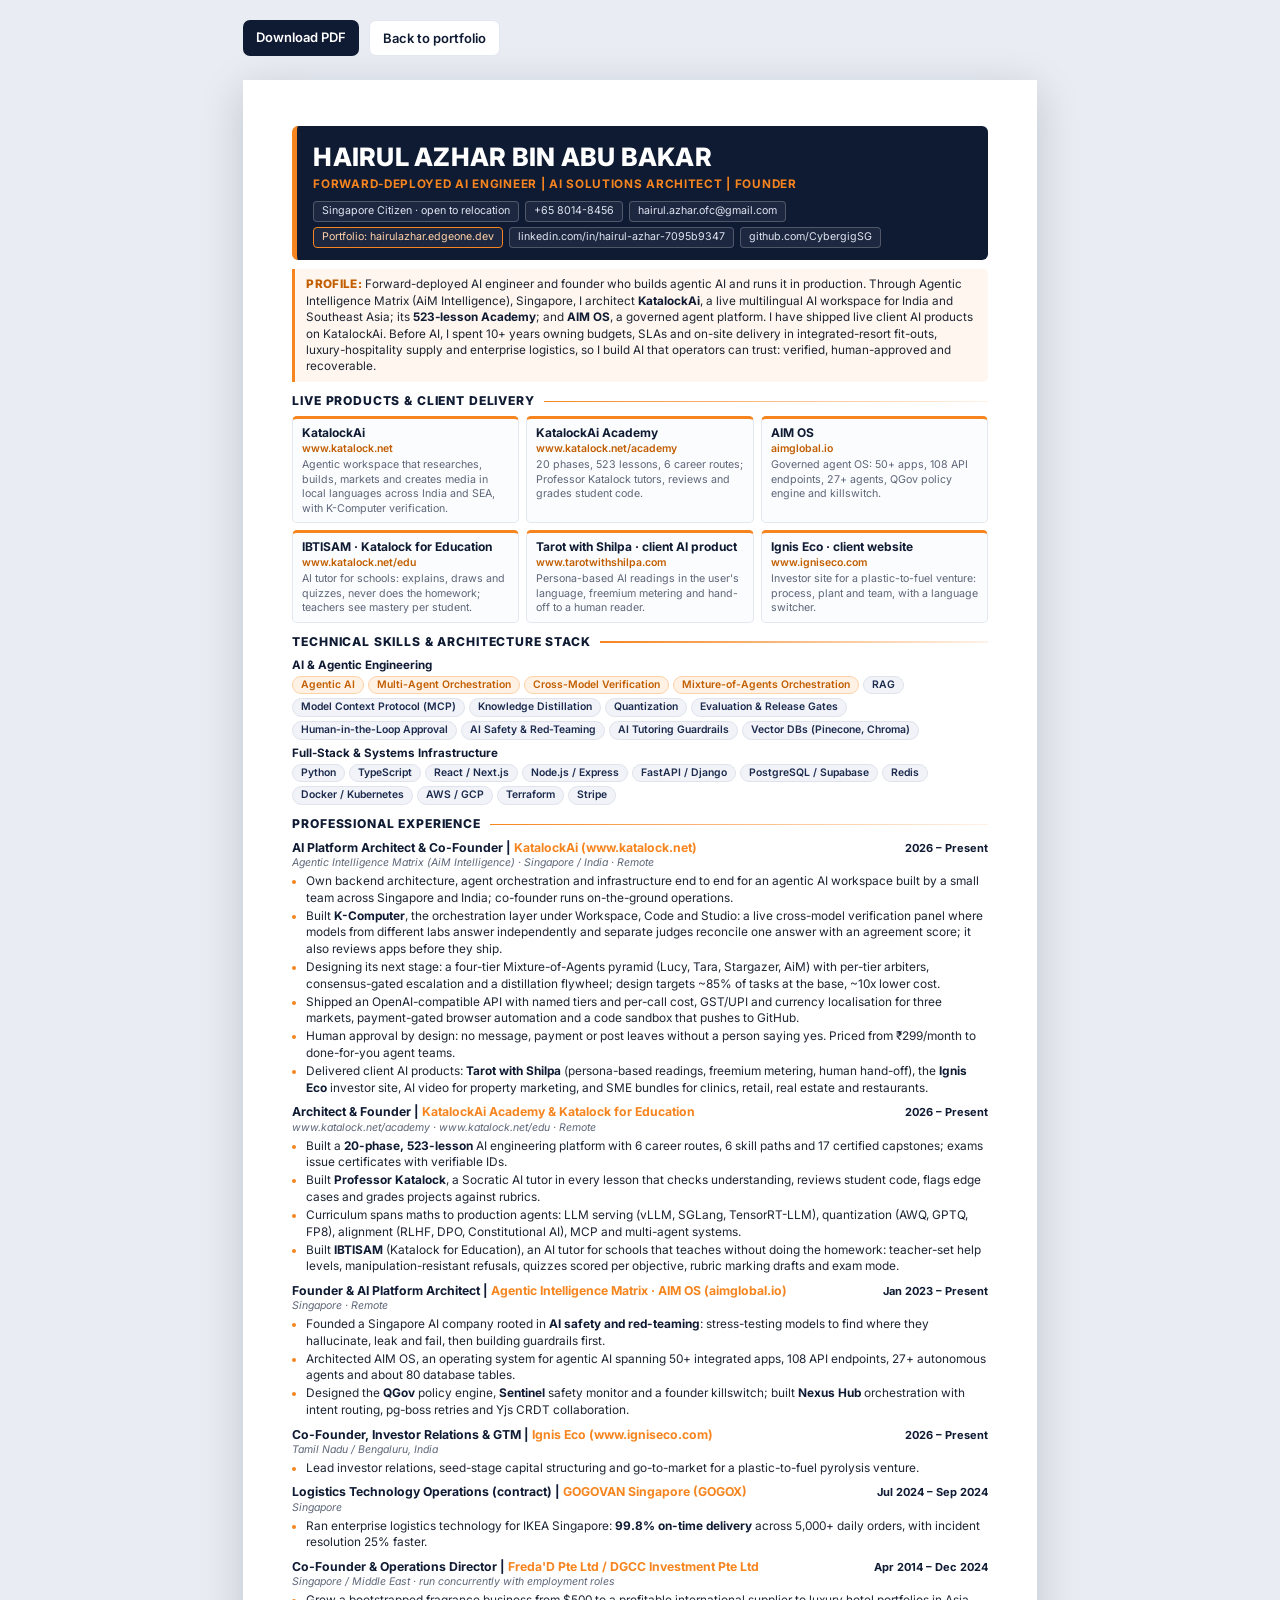
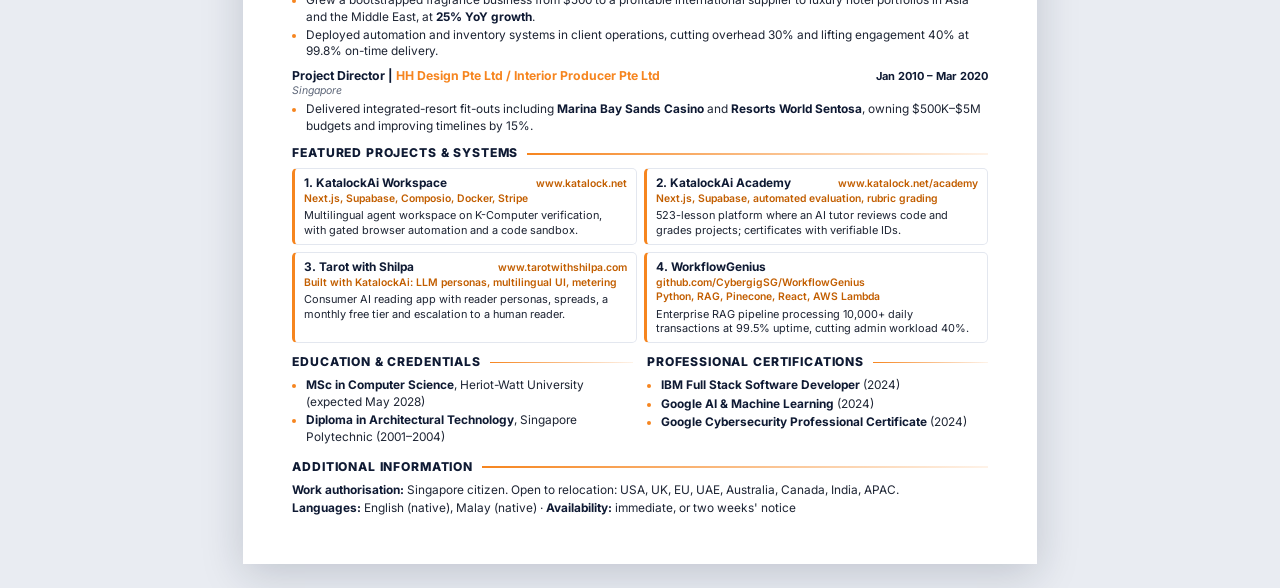
==== resume.html @ 96b37143 "Add K-Computer section; résumé describes K-Computer accurately - New section 05 'K-Computer: why I b" ====
<!DOCTYPE html>
<html lang="en">
<head>
<meta charset="utf-8">
<meta name="viewport" content="width=device-width, initial-scale=1">
<title>Hairul Azhar | Résumé</title>
<link rel="icon" href="assets/img/favicon.svg" type="image/svg+xml">
<link rel="stylesheet" href="resume.css">
</head>
<body>
<div class="toolbar">
  <a href="assets/Hairul_Azhar_Resume.pdf" download>Download PDF</a>
  <a class="alt" href="index.html">Back to portfolio</a>
</div>
<main class="page">

<header>
  <h1>HAIRUL AZHAR BIN ABU BAKAR</h1>
  <div class="title">Forward-Deployed AI Engineer | AI Solutions Architect | Founder</div>
  <div class="contact">
    <span>Singapore Citizen &middot; open to relocation</span>
    <a href="tel:+6580148456">+65 8014-8456</a>
    <a href="mailto:hairul.azhar.ofc@gmail.com">hairul.azhar.ofc@gmail.com</a>
    <a class="hl" href="https://hairulazhar.edgeone.dev">Portfolio: hairulazhar.edgeone.dev</a>
    <a href="https://www.linkedin.com/in/hairul-azhar-7095b9347">linkedin.com/in/hairul-azhar-7095b9347</a>
    <a href="https://github.com/CybergigSG">github.com/CybergigSG</a>
  </div>
</header>

<p class="summary"><span class="lab">PROFILE:</span> Forward-deployed AI engineer and founder who builds agentic AI and runs it in production. Through Agentic Intelligence Matrix (AiM Intelligence), Singapore, I architect <b>KatalockAi</b>, a live multilingual AI workspace for India and Southeast Asia; its <b>523-lesson Academy</b>; and <b>AIM OS</b>, a governed agent platform. I have shipped live client AI products on KatalockAi. Before AI, I spent 10+ years owning budgets, SLAs and on-site delivery in integrated-resort fit-outs, luxury-hospitality supply and enterprise logistics, so I build AI that operators can trust: verified, human-approved and recoverable.</p>

<h2>Live Products &amp; Client Delivery</h2>
<div class="cards">
  <div class="cardx"><h3>KatalockAi</h3><div class="u">www.katalock.net</div><p>Agentic workspace that researches, builds, markets and creates media in local languages across India and SEA, with K-Computer verification.</p></div>
  <div class="cardx"><h3>KatalockAi Academy</h3><div class="u">www.katalock.net/academy</div><p>20 phases, 523 lessons, 6 career routes; Professor Katalock tutors, reviews and grades student code.</p></div>
  <div class="cardx"><h3>AIM OS</h3><div class="u">aimglobal.io</div><p>Governed agent OS: 50+ apps, 108 API endpoints, 27+ agents, QGov policy engine and killswitch.</p></div>
</div>
<div class="cards" style="margin-top:7px">
  <div class="cardx"><h3>IBTISAM &middot; Katalock for Education</h3><div class="u">www.katalock.net/edu</div><p>AI tutor for schools: explains, draws and quizzes, never does the homework; teachers see mastery per student.</p></div>
  <div class="cardx"><h3>Tarot with Shilpa &middot; client AI product</h3><div class="u">www.tarotwithshilpa.com</div><p>Persona-based AI readings in the user's language, freemium metering and hand-off to a human reader.</p></div>
  <div class="cardx"><h3>Ignis Eco &middot; client website</h3><div class="u">www.igniseco.com</div><p>Investor site for a plastic-to-fuel venture: process, plant and team, with a language switcher.</p></div>
</div>

<h2>Technical Skills &amp; Architecture Stack</h2>
<div class="skills">
  <div class="lab">AI &amp; Agentic Engineering</div>
  <div class="chips"><span class="hot">Agentic AI</span><span class="hot">Multi-Agent Orchestration</span><span class="hot">Cross-Model Verification</span><span class="hot">Mixture-of-Agents Orchestration</span><span>RAG</span><span>Model Context Protocol (MCP)</span><span>Knowledge Distillation</span><span>Quantization</span><span>Evaluation &amp; Release Gates</span><span>Human-in-the-Loop Approval</span><span>AI Safety &amp; Red-Teaming</span><span>AI Tutoring Guardrails</span><span>Vector DBs (Pinecone, Chroma)</span></div>
  <div class="lab">Full-Stack &amp; Systems Infrastructure</div>
  <div class="chips"><span>Python</span><span>TypeScript</span><span>React / Next.js</span><span>Node.js / Express</span><span>FastAPI / Django</span><span>PostgreSQL / Supabase</span><span>Redis</span><span>Docker / Kubernetes</span><span>AWS / GCP</span><span>Terraform</span><span>Stripe</span></div>
</div>

<h2>Professional Experience</h2>

<div class="job">
  <div class="jh"><div class="jt">AI Platform Architect &amp; Co-Founder | <span class="co">KatalockAi (www.katalock.net)</span></div><div class="jd">2026 &ndash; Present</div></div>
  <div class="loc">Agentic Intelligence Matrix (AiM Intelligence) &middot; Singapore / India &middot; Remote</div>
  <ul>
    <li>Own backend architecture, agent orchestration and infrastructure end to end for an agentic AI workspace built by a small team across Singapore and India; co-founder runs on-the-ground operations.</li>
    <li>Built <b>K-Computer</b>, the orchestration layer under Workspace, Code and Studio: a live cross-model verification panel where models from different labs answer independently and separate judges reconcile one answer with an agreement score; it also reviews apps before they ship.</li>
    <li>Designing its next stage: a four-tier Mixture-of-Agents pyramid (Lucy, Tara, Stargazer, AiM) with per-tier arbiters, consensus-gated escalation and a distillation flywheel; design targets ~85% of tasks at the base, ~10x lower cost.</li>
    <li>Shipped an OpenAI-compatible API with named tiers and per-call cost, GST/UPI and currency localisation for three markets, payment-gated browser automation and a code sandbox that pushes to GitHub.</li>
    <li>Human approval by design: no message, payment or post leaves without a person saying yes. Priced from &#8377;299/month to done-for-you agent teams.</li>
    <li>Delivered client AI products: <b>Tarot with Shilpa</b> (persona-based readings, freemium metering, human hand-off), the <b>Ignis Eco</b> investor site, AI video for property marketing, and SME bundles for clinics, retail, real estate and restaurants.</li>
  </ul>
</div>

<div class="job">
  <div class="jh"><div class="jt">Architect &amp; Founder | <span class="co">KatalockAi Academy &amp; Katalock for Education</span></div><div class="jd">2026 &ndash; Present</div></div>
  <div class="loc">www.katalock.net/academy &middot; www.katalock.net/edu &middot; Remote</div>
  <ul>
    <li>Built a <b>20-phase, 523-lesson</b> AI engineering platform with 6 career routes, 6 skill paths and 17 certified capstones; exams issue certificates with verifiable IDs.</li>
    <li>Built <b>Professor Katalock</b>, a Socratic AI tutor in every lesson that checks understanding, reviews student code, flags edge cases and grades projects against rubrics.</li>
    <li>Curriculum spans maths to production agents: LLM serving (vLLM, SGLang, TensorRT-LLM), quantization (AWQ, GPTQ, FP8), alignment (RLHF, DPO, Constitutional AI), MCP and multi-agent systems.</li>
    <li>Built <b>IBTISAM</b> (Katalock for Education), an AI tutor for schools that teaches without doing the homework: teacher-set help levels, manipulation-resistant refusals, quizzes scored per objective, rubric marking drafts and exam mode.</li>
  </ul>
</div>

<div class="job">
  <div class="jh"><div class="jt">Founder &amp; AI Platform Architect | <span class="co">Agentic Intelligence Matrix &middot; AIM OS (aimglobal.io)</span></div><div class="jd">Jan 2023 &ndash; Present</div></div>
  <div class="loc">Singapore &middot; Remote</div>
  <ul>
    <li>Founded a Singapore AI company rooted in <b>AI safety and red-teaming</b>: stress-testing models to find where they hallucinate, leak and fail, then building guardrails first.</li>
    <li>Architected AIM OS, an operating system for agentic AI spanning 50+ integrated apps, 108 API endpoints, 27+ autonomous agents and about 80 database tables.</li>
    <li>Designed the <b>QGov</b> policy engine, <b>Sentinel</b> safety monitor and a founder killswitch; built <b>Nexus Hub</b> orchestration with intent routing, pg-boss retries and Yjs CRDT collaboration.</li>
  </ul>
</div>

<div class="job">
  <div class="jh"><div class="jt">Co-Founder, Investor Relations &amp; GTM | <span class="co">Ignis Eco (www.igniseco.com)</span></div><div class="jd">2026 &ndash; Present</div></div>
  <div class="loc">Tamil Nadu / Bengaluru, India</div>
  <ul><li>Lead investor relations, seed-stage capital structuring and go-to-market for a plastic-to-fuel pyrolysis venture.</li></ul>
</div>

<div class="job">
  <div class="jh"><div class="jt">Logistics Technology Operations (contract) | <span class="co">GOGOVAN Singapore (GOGOX)</span></div><div class="jd">Jul 2024 &ndash; Sep 2024</div></div>
  <div class="loc">Singapore</div>
  <ul><li>Ran enterprise logistics technology for IKEA Singapore: <b>99.8% on-time delivery</b> across 5,000+ daily orders, with incident resolution 25% faster.</li></ul>
</div>

<div class="job">
  <div class="jh"><div class="jt">Co-Founder &amp; Operations Director | <span class="co">Freda'D Pte Ltd / DGCC Investment Pte Ltd</span></div><div class="jd">Apr 2014 &ndash; Dec 2024</div></div>
  <div class="loc">Singapore / Middle East &middot; run concurrently with employment roles</div>
  <ul>
    <li>Grew a bootstrapped fragrance business from $500 to a profitable international supplier to luxury hotel portfolios in Asia and the Middle East, at <b>25% YoY growth</b>.</li>
    <li>Deployed automation and inventory systems in client operations, cutting overhead 30% and lifting engagement 40% at 99.8% on-time delivery.</li>
  </ul>
</div>

<div class="job">
  <div class="jh"><div class="jt">Project Director | <span class="co">HH Design Pte Ltd / Interior Producer Pte Ltd</span></div><div class="jd">Jan 2010 &ndash; Mar 2020</div></div>
  <div class="loc">Singapore</div>
  <ul><li>Delivered integrated-resort fit-outs including <b>Marina Bay Sands Casino</b> and <b>Resorts World Sentosa</b>, owning $500K&ndash;$5M budgets and improving timelines by 15%.</li></ul>
</div>

<h2>Featured Projects &amp; Systems</h2>
<div class="pgrid">
  <div class="proj"><div class="ph"><span class="pt">1. KatalockAi Workspace</span><span class="pu">www.katalock.net</span></div>
    <div class="stack">Next.js, Supabase, Composio, Docker, Stripe</div>
    <p>Multilingual agent workspace on K-Computer verification, with gated browser automation and a code sandbox.</p></div>
  <div class="proj"><div class="ph"><span class="pt">2. KatalockAi Academy</span><span class="pu">www.katalock.net/academy</span></div>
    <div class="stack">Next.js, Supabase, automated evaluation, rubric grading</div>
    <p>523-lesson platform where an AI tutor reviews code and grades projects; certificates with verifiable IDs.</p></div>
  <div class="proj"><div class="ph"><span class="pt">3. Tarot with Shilpa</span><span class="pu">www.tarotwithshilpa.com</span></div>
    <div class="stack">Built with KatalockAi: LLM personas, multilingual UI, metering</div>
    <p>Consumer AI reading app with reader personas, spreads, a monthly free tier and escalation to a human reader.</p></div>
  <div class="proj"><div class="ph"><span class="pt">4. WorkflowGenius</span><span class="pu">github.com/CybergigSG/WorkflowGenius</span></div>
    <div class="stack">Python, RAG, Pinecone, React, AWS Lambda</div>
    <p>Enterprise RAG pipeline processing 10,000+ daily transactions at 99.5% uptime, cutting admin workload 40%.</p></div>
</div>

<div class="cols">
  <div>
    <h2>Education &amp; Credentials</h2>
    <ul class="blist">
      <li><b>MSc in Computer Science</b>, Heriot-Watt University (expected May 2028)</li>
      <li><b>Diploma in Architectural Technology</b>, Singapore Polytechnic (2001&ndash;2004)</li>
    </ul>
  </div>
  <div>
    <h2>Professional Certifications</h2>
    <ul class="blist">
      <li><b>IBM Full Stack Software Developer</b> (2024)</li>
      <li><b>Google AI &amp; Machine Learning</b> (2024)</li>
      <li><b>Google Cybersecurity Professional Certificate</b> (2024)</li>
    </ul>
  </div>
</div>

<h2>Additional Information</h2>
<div class="extra">
  <p><b>Work authorisation:</b> Singapore citizen. Open to relocation: USA, UK, EU, UAE, Australia, Canada, India, APAC.</p>
  <p><b>Languages:</b> English (native), Malay (native) &middot; <b>Availability:</b> immediate, or two weeks' notice</p>
</div>

</main>
</body>
</html>
---- resume.css ----
@import url("https://fonts.googleapis.com/css2?family=Inter:wght@400;500;600;700;800&display=swap");
:root{--navy:#0f1a33;--navy2:#1b2a4d;--orange:#f6851f;--orange-dk:#c25e00;--orange-soft:#fff1e3;--ink:#1d2433;--muted:#5d6678;--line:#e3e7ef}
*{box-sizing:border-box}
html{background:#e9ecf2}
body{margin:0;font-family:Inter,"Helvetica Neue",Arial,sans-serif;color:var(--ink);font-size:8.9pt;line-height:1.4;-webkit-print-color-adjust:exact;print-color-adjust:exact}
a{color:inherit;text-decoration:none}
.page{width:210mm;margin:24px auto;background:#fff;padding:12mm 13mm;box-shadow:0 10px 40px rgba(15,26,51,.18)}
.toolbar{width:210mm;margin:20px auto 0;display:flex;gap:10px;flex-wrap:wrap;font-size:13px}
.toolbar a{background:var(--navy);color:#fff;padding:8px 13px;border-radius:7px;font-weight:600}
.toolbar a.alt{background:#fff;color:var(--navy);border:1px solid var(--line)}

header{background:var(--navy);color:#fff;border-radius:6px;padding:13px 16px 12px;border-left:5px solid var(--orange)}
header h1{margin:0;font-size:19pt;letter-spacing:.01em;font-weight:800}
header .title{color:var(--orange);font-weight:700;font-size:8.8pt;letter-spacing:.06em;text-transform:uppercase;margin-top:2px}
header .contact{display:flex;flex-wrap:wrap;gap:5px 6px;margin-top:9px}
header .contact a,header .contact span{font-size:8pt;color:#dfe5f3;border:1px solid rgba(255,255,255,.22);background:rgba(255,255,255,.06);border-radius:4px;padding:2px 8px}
header .contact .hl{border-color:var(--orange);color:#ffd2a8}

.summary{margin:9px 0 0;padding:7px 11px;border-left:3px solid var(--orange);background:#fff7ef;border-radius:0 5px 5px 0;font-size:8.8pt}
.summary b{color:var(--navy)}
.summary .lab{color:var(--orange-dk);font-weight:800;letter-spacing:.03em}

h2{display:flex;align-items:center;gap:9px;margin:11px 0 6px;font-size:9.1pt;letter-spacing:.07em;text-transform:uppercase;color:var(--navy);font-weight:800;break-after:avoid}
h2:after{content:"";flex:1;height:1.5px;background:linear-gradient(90deg,var(--orange),rgba(246,133,31,.1))}

.cards{display:grid;grid-template-columns:repeat(3,1fr);gap:7px}
.cardx{border:1px solid var(--line);border-top:3px solid var(--orange);border-radius:5px;padding:6px 9px;break-inside:avoid;background:#fbfcfe}
.cardx h3{margin:0;font-size:9pt;color:var(--navy)}
.cardx .u{color:var(--orange-dk);font-weight:600;font-size:7.9pt}
.cardx p{margin:2px 0 0;font-size:8pt;color:var(--muted);line-height:1.35}

.skills .lab{font-weight:700;color:var(--navy);font-size:8.7pt;margin:5px 0 3px}
.chips{display:flex;flex-wrap:wrap;gap:4px}
.chips span{font-size:7.8pt;background:#f1f3f8;border:1px solid #dfe3ec;color:var(--navy2);border-radius:999px;padding:1px 8px;font-weight:600}
.chips span.hot{background:var(--orange-soft);border-color:#ffd2a8;color:var(--orange-dk)}

.job{margin-bottom:7px}
.job .jh,.job .loc{break-after:avoid}
.job .jh{display:flex;justify-content:space-between;gap:10px;align-items:baseline}
.job .jt{font-weight:700;color:var(--navy);font-size:9.2pt}
.job .jt .co{color:var(--orange)}
.job .jd{font-weight:700;font-size:8.3pt;color:var(--navy);white-space:nowrap}
.job .loc{font-size:7.9pt;color:var(--muted);font-style:italic}
.job ul{margin:2px 0 0;padding-left:14px}
.job li{margin:1.5px 0;break-inside:avoid}
.job li::marker{color:var(--orange)}
.job li b{color:var(--navy)}

.pgrid{display:grid;grid-template-columns:1fr 1fr;gap:7px}
.proj{border:1px solid var(--line);border-left:3px solid var(--orange);border-radius:5px;padding:6px 9px;break-inside:avoid}
.proj .ph{display:flex;flex-wrap:wrap;justify-content:space-between;gap:0 8px;align-items:baseline}
.proj .pt{white-space:nowrap}
.proj .pt{font-weight:700;color:var(--navy);font-size:8.9pt}
.proj .pu{color:var(--orange-dk);font-weight:600;font-size:7.8pt;white-space:nowrap}
.proj .stack{font-size:7.8pt;color:var(--orange-dk);font-weight:600}
.proj p{margin:2px 0 0;font-size:8.2pt;line-height:1.35}

.cols{display:grid;grid-template-columns:1fr 1fr;gap:14px}
.blist{margin:0;padding-left:14px}
.blist li{margin:2px 0}
.blist li::marker{color:var(--orange)}
.blist b{color:var(--navy)}
.extra p{margin:2px 0}
.extra b{color:var(--navy)}

@page{size:A4;margin:11mm 12mm 14mm}
@media print{
  html{background:#fff}
  .toolbar{display:none}
  .page{margin:0;box-shadow:none;width:auto;padding:0}
}
@media screen and (max-width:820px){
  .page,.toolbar{width:auto;margin:12px}
  .page{padding:18px 16px}
  .cards,.cols,.pgrid{grid-template-columns:1fr}
  .job .jh,.proj .ph{flex-direction:column;gap:0}
}
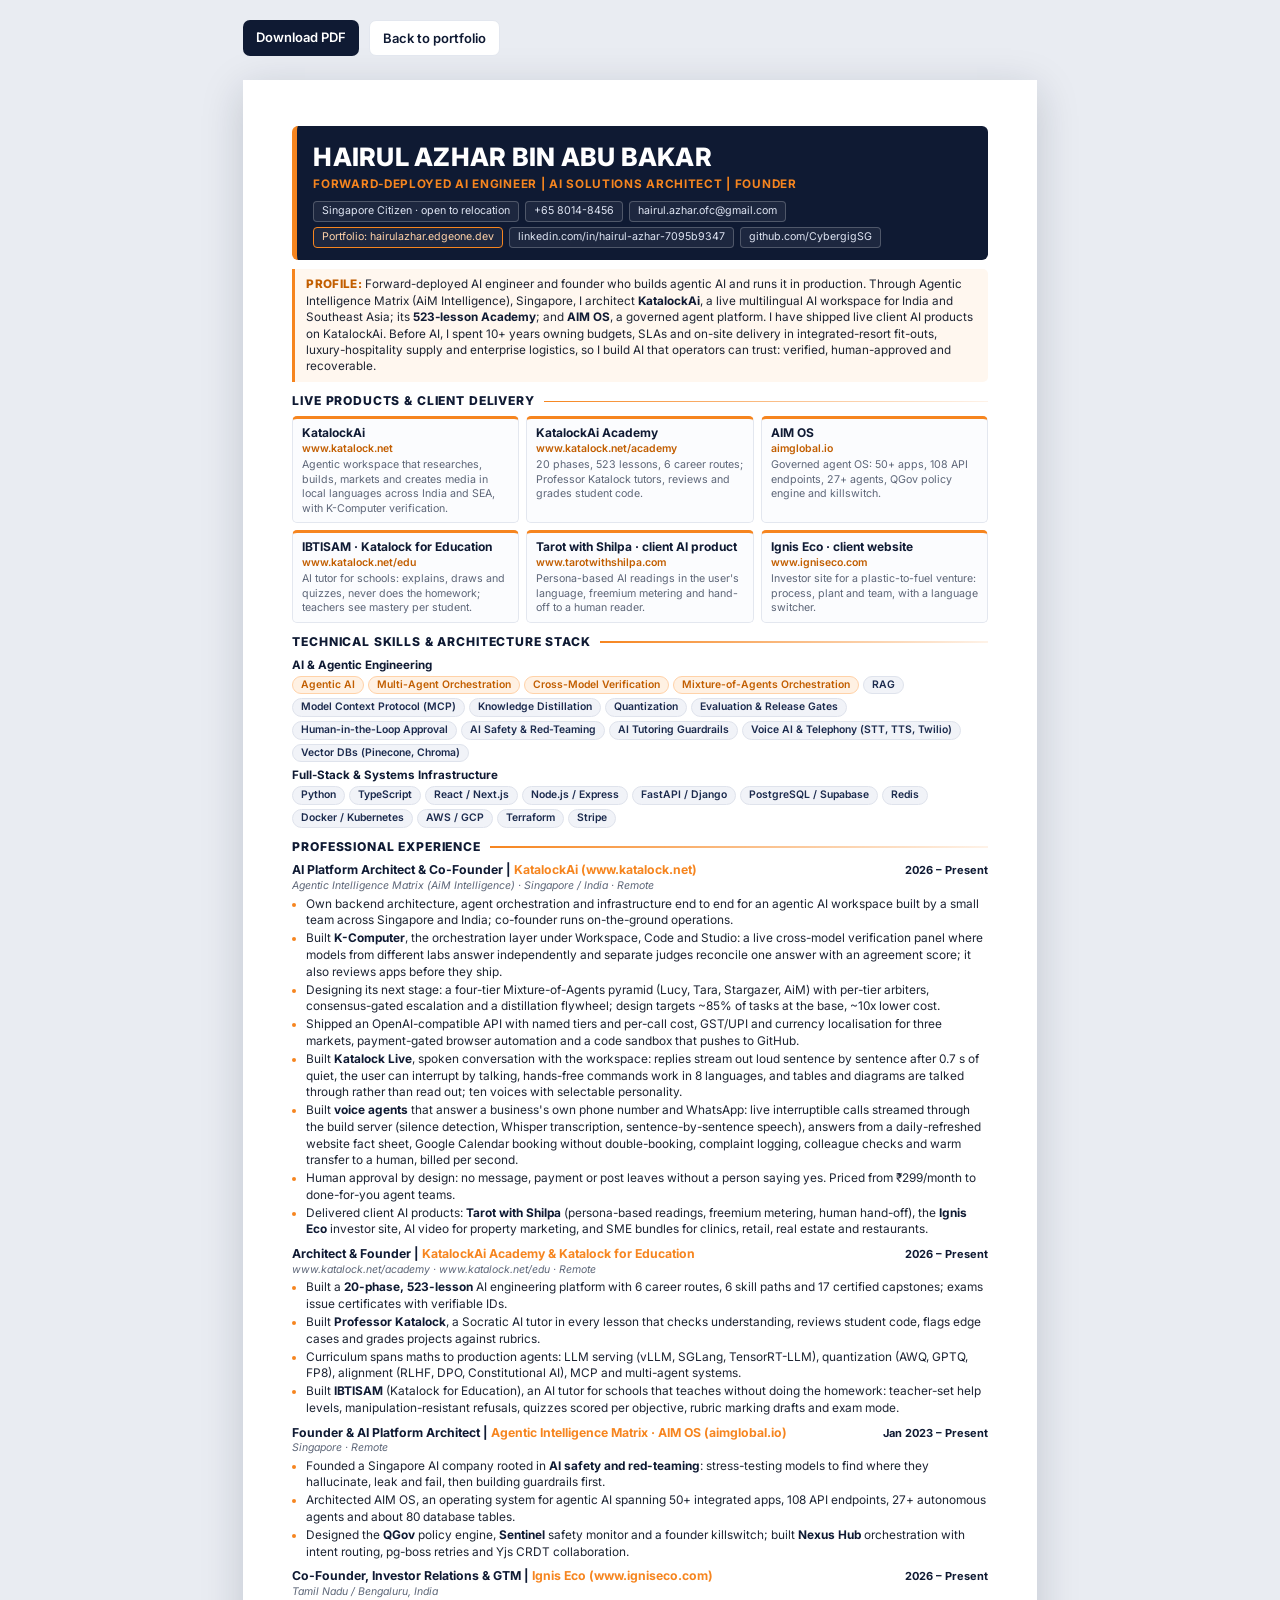
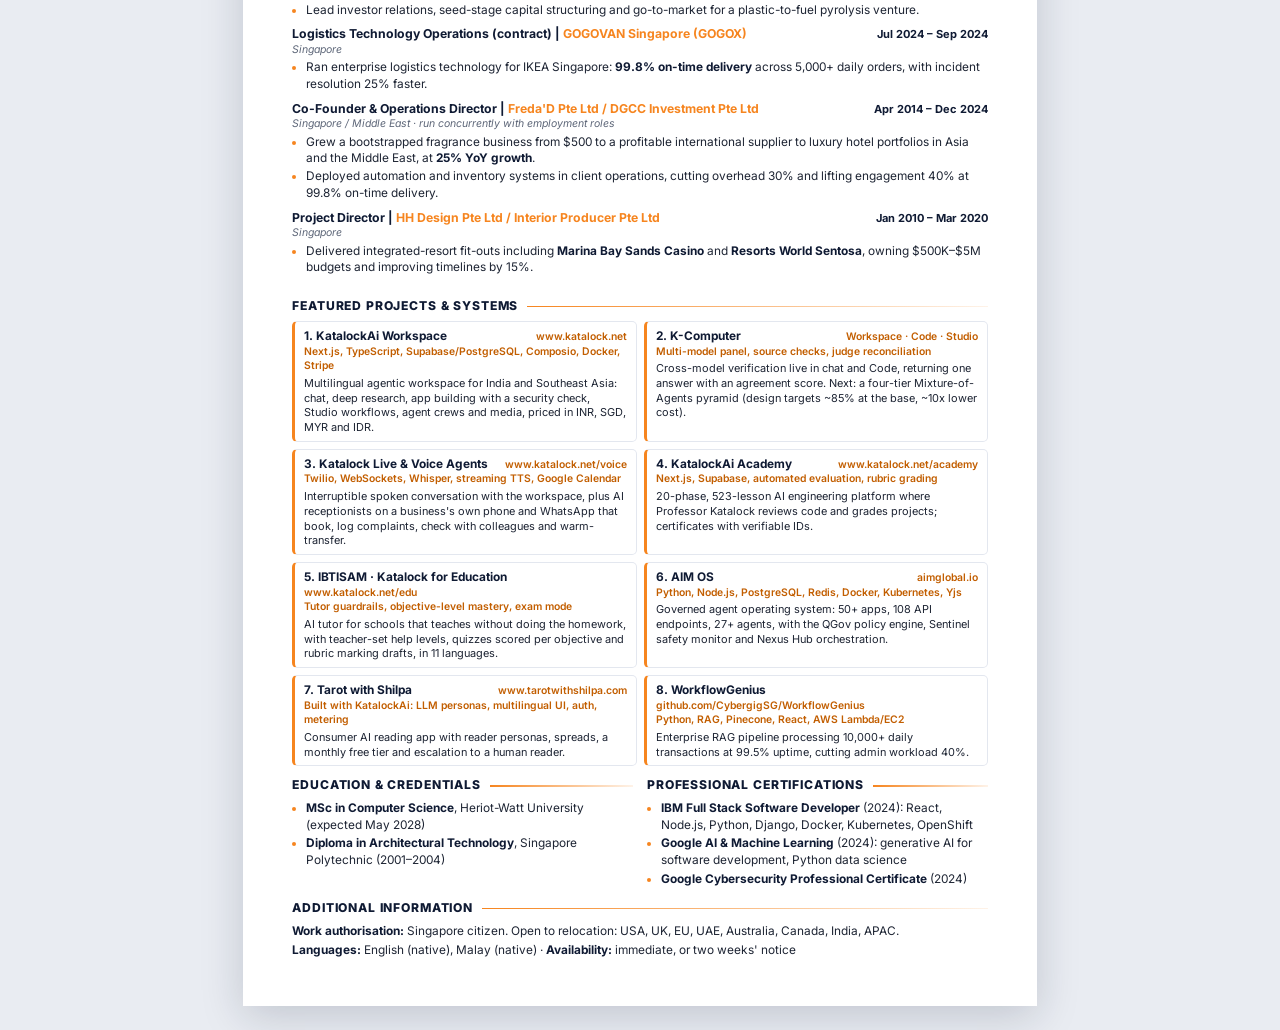
==== commit 19d4d94d: "Résumé: add Katalock Live and voice agents; fuller projects page (3 pages) - Two KatalockAi bullets:" ====
--- a/resume.html
+++ b/resume.html
@@ -44,7 +44,7 @@
 <h2>Technical Skills &amp; Architecture Stack</h2>
 <div class="skills">
   <div class="lab">AI &amp; Agentic Engineering</div>
-  <div class="chips"><span class="hot">Agentic AI</span><span class="hot">Multi-Agent Orchestration</span><span class="hot">Cross-Model Verification</span><span class="hot">Mixture-of-Agents Orchestration</span><span>RAG</span><span>Model Context Protocol (MCP)</span><span>Knowledge Distillation</span><span>Quantization</span><span>Evaluation &amp; Release Gates</span><span>Human-in-the-Loop Approval</span><span>AI Safety &amp; Red-Teaming</span><span>AI Tutoring Guardrails</span><span>Vector DBs (Pinecone, Chroma)</span></div>
+  <div class="chips"><span class="hot">Agentic AI</span><span class="hot">Multi-Agent Orchestration</span><span class="hot">Cross-Model Verification</span><span class="hot">Mixture-of-Agents Orchestration</span><span>RAG</span><span>Model Context Protocol (MCP)</span><span>Knowledge Distillation</span><span>Quantization</span><span>Evaluation &amp; Release Gates</span><span>Human-in-the-Loop Approval</span><span>AI Safety &amp; Red-Teaming</span><span>AI Tutoring Guardrails</span><span>Voice AI &amp; Telephony (STT, TTS, Twilio)</span><span>Vector DBs (Pinecone, Chroma)</span></div>
   <div class="lab">Full-Stack &amp; Systems Infrastructure</div>
   <div class="chips"><span>Python</span><span>TypeScript</span><span>React / Next.js</span><span>Node.js / Express</span><span>FastAPI / Django</span><span>PostgreSQL / Supabase</span><span>Redis</span><span>Docker / Kubernetes</span><span>AWS / GCP</span><span>Terraform</span><span>Stripe</span></div>
 </div>
@@ -59,6 +59,8 @@
     <li>Built <b>K-Computer</b>, the orchestration layer under Workspace, Code and Studio: a live cross-model verification panel where models from different labs answer independently and separate judges reconcile one answer with an agreement score; it also reviews apps before they ship.</li>
     <li>Designing its next stage: a four-tier Mixture-of-Agents pyramid (Lucy, Tara, Stargazer, AiM) with per-tier arbiters, consensus-gated escalation and a distillation flywheel; design targets ~85% of tasks at the base, ~10x lower cost.</li>
     <li>Shipped an OpenAI-compatible API with named tiers and per-call cost, GST/UPI and currency localisation for three markets, payment-gated browser automation and a code sandbox that pushes to GitHub.</li>
+    <li>Built <b>Katalock Live</b>, spoken conversation with the workspace: replies stream out loud sentence by sentence after 0.7 s of quiet, the user can interrupt by talking, hands-free commands work in 8 languages, and tables and diagrams are talked through rather than read out; ten voices with selectable personality.</li>
+    <li>Built <b>voice agents</b> that answer a business's own phone number and WhatsApp: live interruptible calls streamed through the build server (silence detection, Whisper transcription, sentence-by-sentence speech), answers from a daily-refreshed website fact sheet, Google Calendar booking without double-booking, complaint logging, colleague checks and warm transfer to a human, billed per second.</li>
     <li>Human approval by design: no message, payment or post leaves without a person saying yes. Priced from &#8377;299/month to done-for-you agent teams.</li>
     <li>Delivered client AI products: <b>Tarot with Shilpa</b> (persona-based readings, freemium metering, human hand-off), the <b>Ignis Eco</b> investor site, AI video for property marketing, and SME bundles for clinics, retail, real estate and restaurants.</li>
   </ul>
@@ -112,19 +114,31 @@
   <ul><li>Delivered integrated-resort fit-outs including <b>Marina Bay Sands Casino</b> and <b>Resorts World Sentosa</b>, owning $500K&ndash;$5M budgets and improving timelines by 15%.</li></ul>
 </div>
 
-<h2>Featured Projects &amp; Systems</h2>
+<h2 class="pb">Featured Projects &amp; Systems</h2>
 <div class="pgrid">
   <div class="proj"><div class="ph"><span class="pt">1. KatalockAi Workspace</span><span class="pu">www.katalock.net</span></div>
-    <div class="stack">Next.js, Supabase, Composio, Docker, Stripe</div>
-    <p>Multilingual agent workspace on K-Computer verification, with gated browser automation and a code sandbox.</p></div>
-  <div class="proj"><div class="ph"><span class="pt">2. KatalockAi Academy</span><span class="pu">www.katalock.net/academy</span></div>
+    <div class="stack">Next.js, TypeScript, Supabase/PostgreSQL, Composio, Docker, Stripe</div>
+    <p>Multilingual agentic workspace for India and Southeast Asia: chat, deep research, app building with a security check, Studio workflows, agent crews and media, priced in INR, SGD, MYR and IDR.</p></div>
+  <div class="proj"><div class="ph"><span class="pt">2. K-Computer</span><span class="pu">Workspace &middot; Code &middot; Studio</span></div>
+    <div class="stack">Multi-model panel, source checks, judge reconciliation</div>
+    <p>Cross-model verification live in chat and Code, returning one answer with an agreement score. Next: a four-tier Mixture-of-Agents pyramid (design targets ~85% at the base, ~10x lower cost).</p></div>
+  <div class="proj"><div class="ph"><span class="pt">3. Katalock Live &amp; Voice Agents</span><span class="pu">www.katalock.net/voice</span></div>
+    <div class="stack">Twilio, WebSockets, Whisper, streaming TTS, Google Calendar</div>
+    <p>Interruptible spoken conversation with the workspace, plus AI receptionists on a business's own phone and WhatsApp that book, log complaints, check with colleagues and warm-transfer.</p></div>
+  <div class="proj"><div class="ph"><span class="pt">4. KatalockAi Academy</span><span class="pu">www.katalock.net/academy</span></div>
     <div class="stack">Next.js, Supabase, automated evaluation, rubric grading</div>
-    <p>523-lesson platform where an AI tutor reviews code and grades projects; certificates with verifiable IDs.</p></div>
-  <div class="proj"><div class="ph"><span class="pt">3. Tarot with Shilpa</span><span class="pu">www.tarotwithshilpa.com</span></div>
-    <div class="stack">Built with KatalockAi: LLM personas, multilingual UI, metering</div>
+    <p>20-phase, 523-lesson AI engineering platform where Professor Katalock reviews code and grades projects; certificates with verifiable IDs.</p></div>
+  <div class="proj"><div class="ph"><span class="pt">5. IBTISAM &middot; Katalock for Education</span><span class="pu">www.katalock.net/edu</span></div>
+    <div class="stack">Tutor guardrails, objective-level mastery, exam mode</div>
+    <p>AI tutor for schools that teaches without doing the homework, with teacher-set help levels, quizzes scored per objective and rubric marking drafts, in 11 languages.</p></div>
+  <div class="proj"><div class="ph"><span class="pt">6. AIM OS</span><span class="pu">aimglobal.io</span></div>
+    <div class="stack">Python, Node.js, PostgreSQL, Redis, Docker, Kubernetes, Yjs</div>
+    <p>Governed agent operating system: 50+ apps, 108 API endpoints, 27+ agents, with the QGov policy engine, Sentinel safety monitor and Nexus Hub orchestration.</p></div>
+  <div class="proj"><div class="ph"><span class="pt">7. Tarot with Shilpa</span><span class="pu">www.tarotwithshilpa.com</span></div>
+    <div class="stack">Built with KatalockAi: LLM personas, multilingual UI, auth, metering</div>
     <p>Consumer AI reading app with reader personas, spreads, a monthly free tier and escalation to a human reader.</p></div>
-  <div class="proj"><div class="ph"><span class="pt">4. WorkflowGenius</span><span class="pu">github.com/CybergigSG/WorkflowGenius</span></div>
-    <div class="stack">Python, RAG, Pinecone, React, AWS Lambda</div>
+  <div class="proj"><div class="ph"><span class="pt">8. WorkflowGenius</span><span class="pu">github.com/CybergigSG/WorkflowGenius</span></div>
+    <div class="stack">Python, RAG, Pinecone, React, AWS Lambda/EC2</div>
     <p>Enterprise RAG pipeline processing 10,000+ daily transactions at 99.5% uptime, cutting admin workload 40%.</p></div>
 </div>
 
@@ -139,8 +153,8 @@
   <div>
     <h2>Professional Certifications</h2>
     <ul class="blist">
-      <li><b>IBM Full Stack Software Developer</b> (2024)</li>
-      <li><b>Google AI &amp; Machine Learning</b> (2024)</li>
+      <li><b>IBM Full Stack Software Developer</b> (2024): React, Node.js, Python, Django, Docker, Kubernetes, OpenShift</li>
+      <li><b>Google AI &amp; Machine Learning</b> (2024): generative AI for software development, Python data science</li>
       <li><b>Google Cybersecurity Professional Certificate</b> (2024)</li>
     </ul>
   </div>
--- a/resume.css
+++ b/resume.css
@@ -63,6 +63,8 @@
 .extra p{margin:2px 0}
 .extra b{color:var(--navy)}
 
+h2.pb{break-before:page}
+@media screen{h2.pb{margin-top:22px}}
 @page{size:A4;margin:11mm 12mm 14mm}
 @media print{
   html{background:#fff}
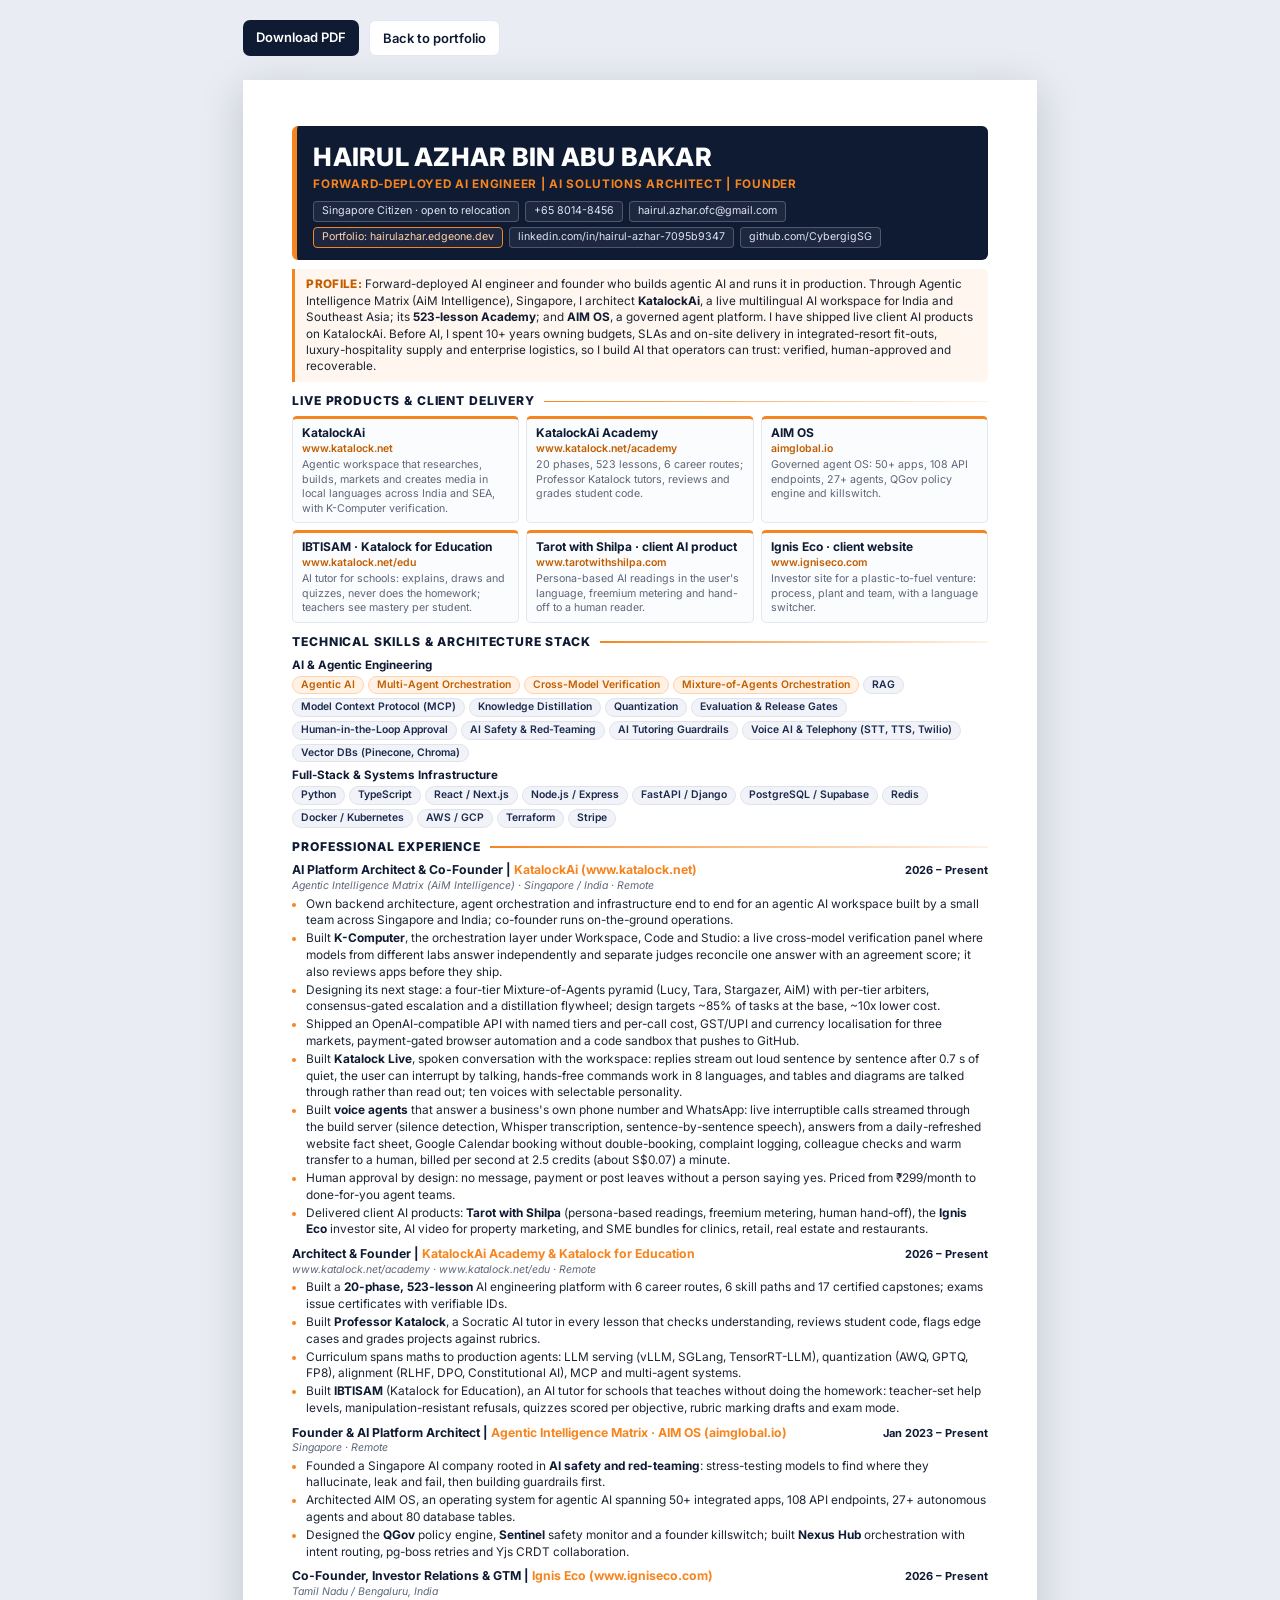
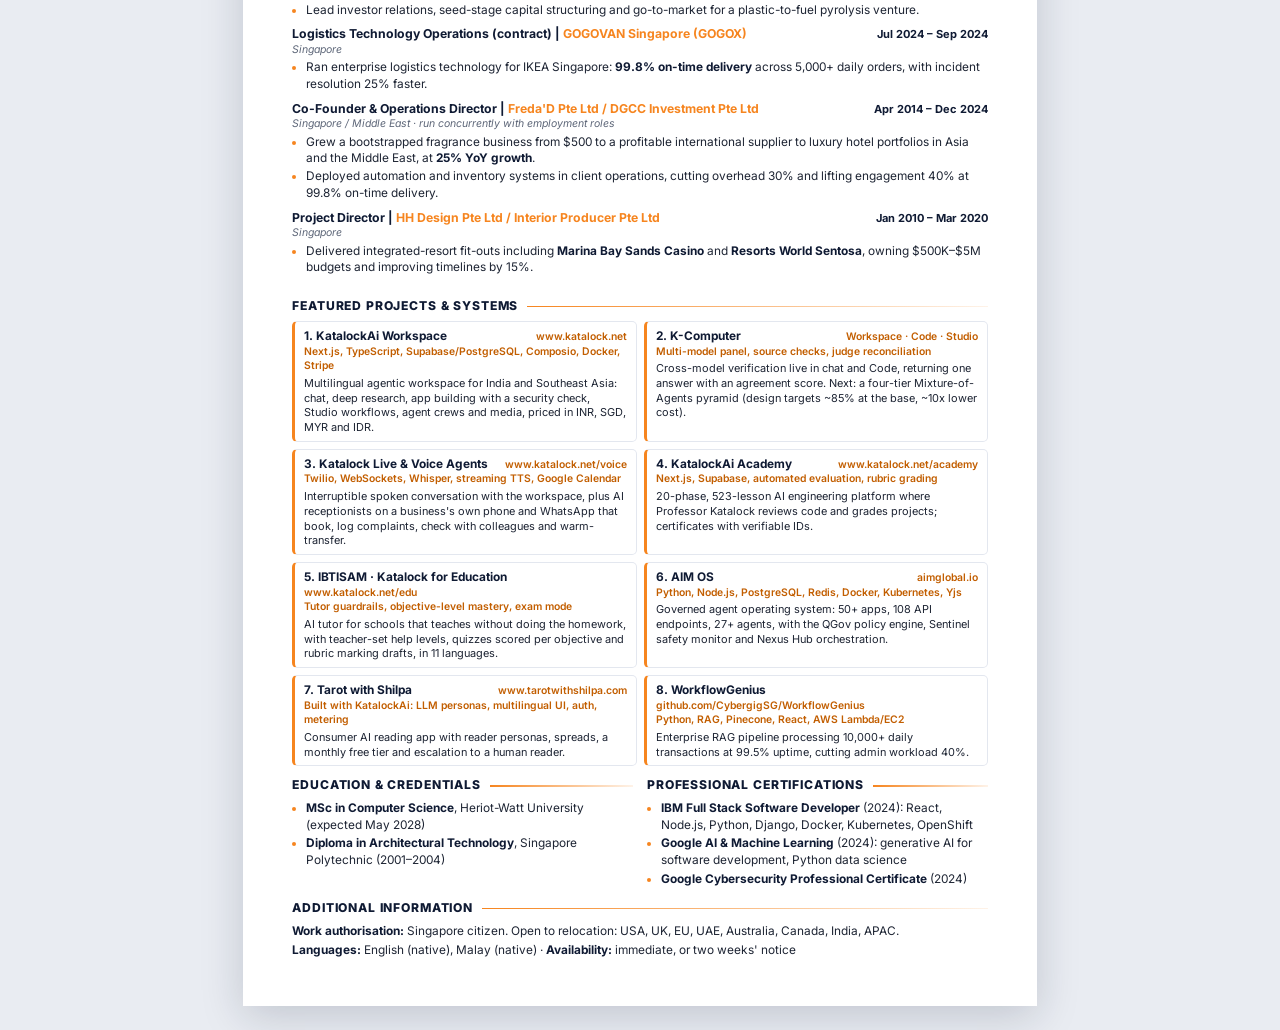
==== commit 013e936b: "Voice agent pricing: 2.5 credits a minute (about S$0.07) Co-Authored-By: Claude Opus 5.5 <noreply@an" ====
--- a/resume.html
+++ b/resume.html
@@ -60,7 +60,7 @@
     <li>Designing its next stage: a four-tier Mixture-of-Agents pyramid (Lucy, Tara, Stargazer, AiM) with per-tier arbiters, consensus-gated escalation and a distillation flywheel; design targets ~85% of tasks at the base, ~10x lower cost.</li>
     <li>Shipped an OpenAI-compatible API with named tiers and per-call cost, GST/UPI and currency localisation for three markets, payment-gated browser automation and a code sandbox that pushes to GitHub.</li>
     <li>Built <b>Katalock Live</b>, spoken conversation with the workspace: replies stream out loud sentence by sentence after 0.7 s of quiet, the user can interrupt by talking, hands-free commands work in 8 languages, and tables and diagrams are talked through rather than read out; ten voices with selectable personality.</li>
-    <li>Built <b>voice agents</b> that answer a business's own phone number and WhatsApp: live interruptible calls streamed through the build server (silence detection, Whisper transcription, sentence-by-sentence speech), answers from a daily-refreshed website fact sheet, Google Calendar booking without double-booking, complaint logging, colleague checks and warm transfer to a human, billed per second.</li>
+    <li>Built <b>voice agents</b> that answer a business's own phone number and WhatsApp: live interruptible calls streamed through the build server (silence detection, Whisper transcription, sentence-by-sentence speech), answers from a daily-refreshed website fact sheet, Google Calendar booking without double-booking, complaint logging, colleague checks and warm transfer to a human, billed per second at 2.5 credits (about S$0.07) a minute.</li>
     <li>Human approval by design: no message, payment or post leaves without a person saying yes. Priced from &#8377;299/month to done-for-you agent teams.</li>
     <li>Delivered client AI products: <b>Tarot with Shilpa</b> (persona-based readings, freemium metering, human hand-off), the <b>Ignis Eco</b> investor site, AI video for property marketing, and SME bundles for clinics, retail, real estate and restaurants.</li>
   </ul>
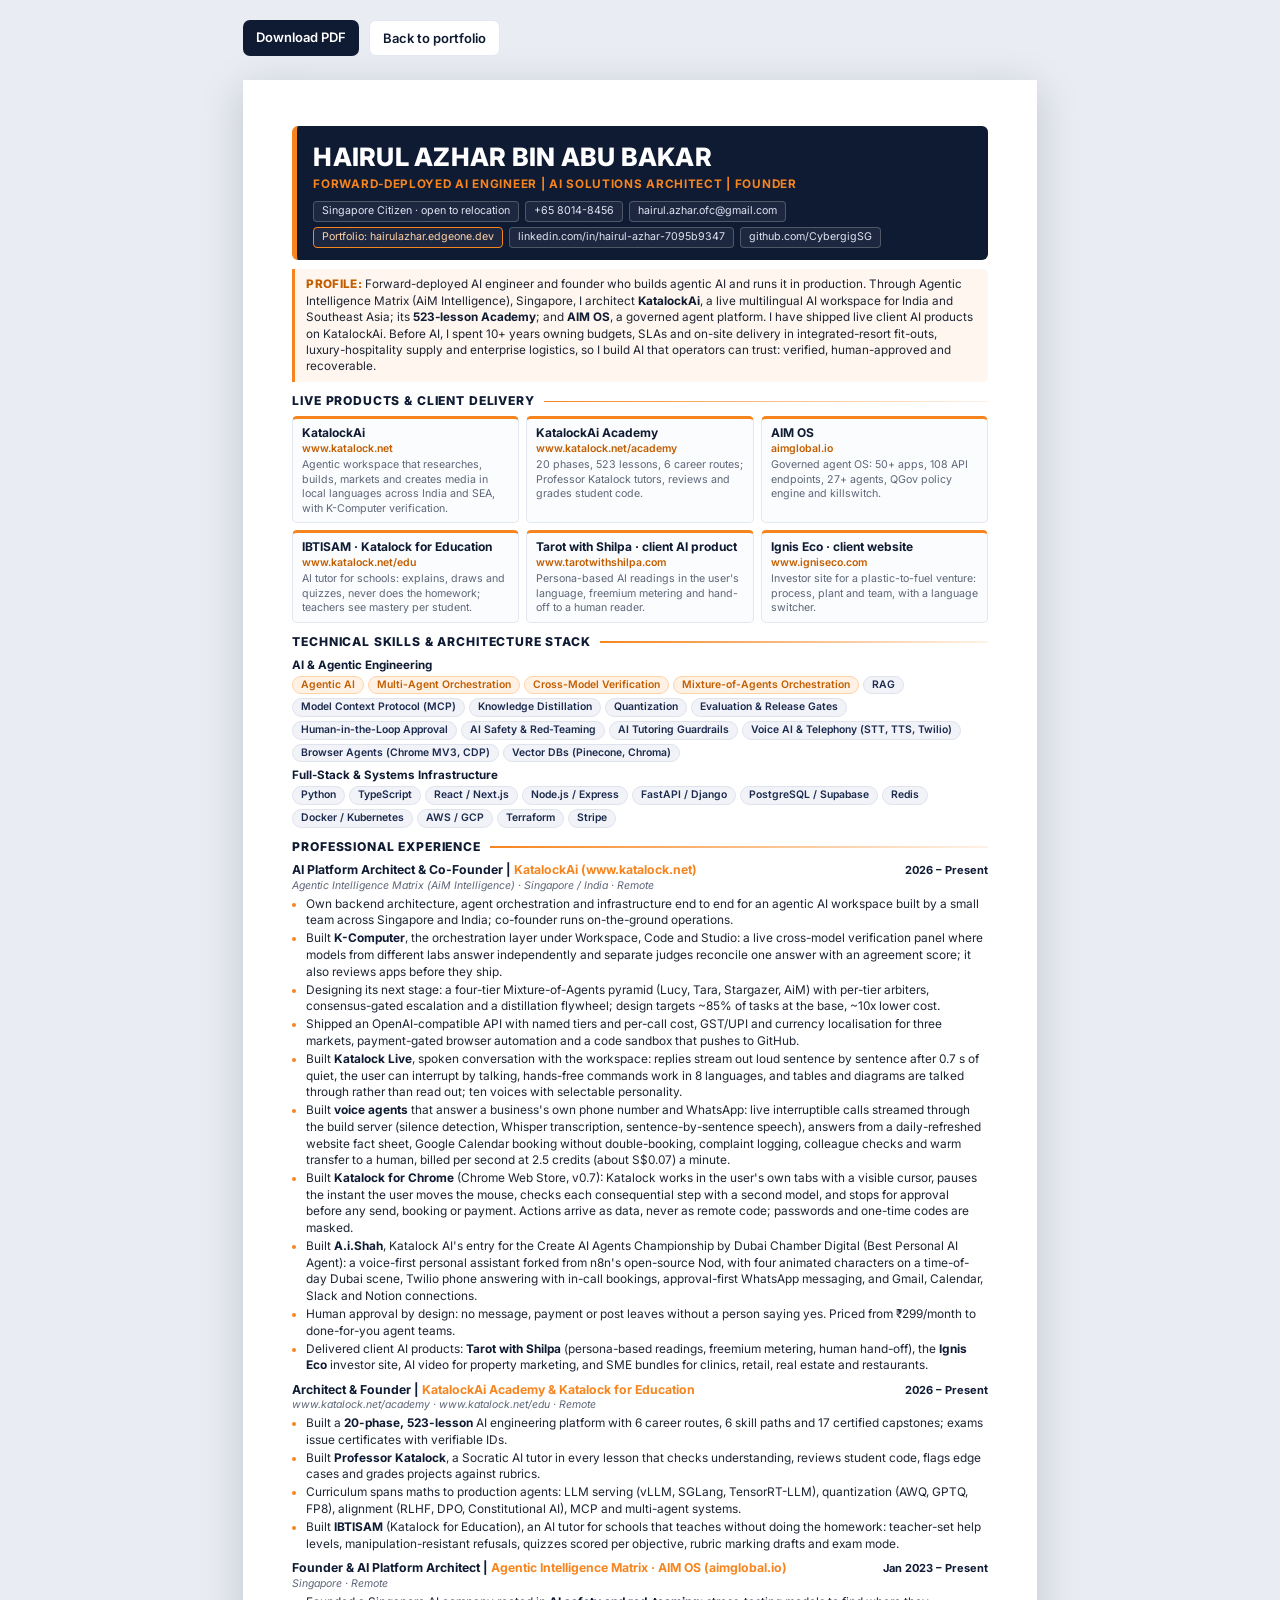
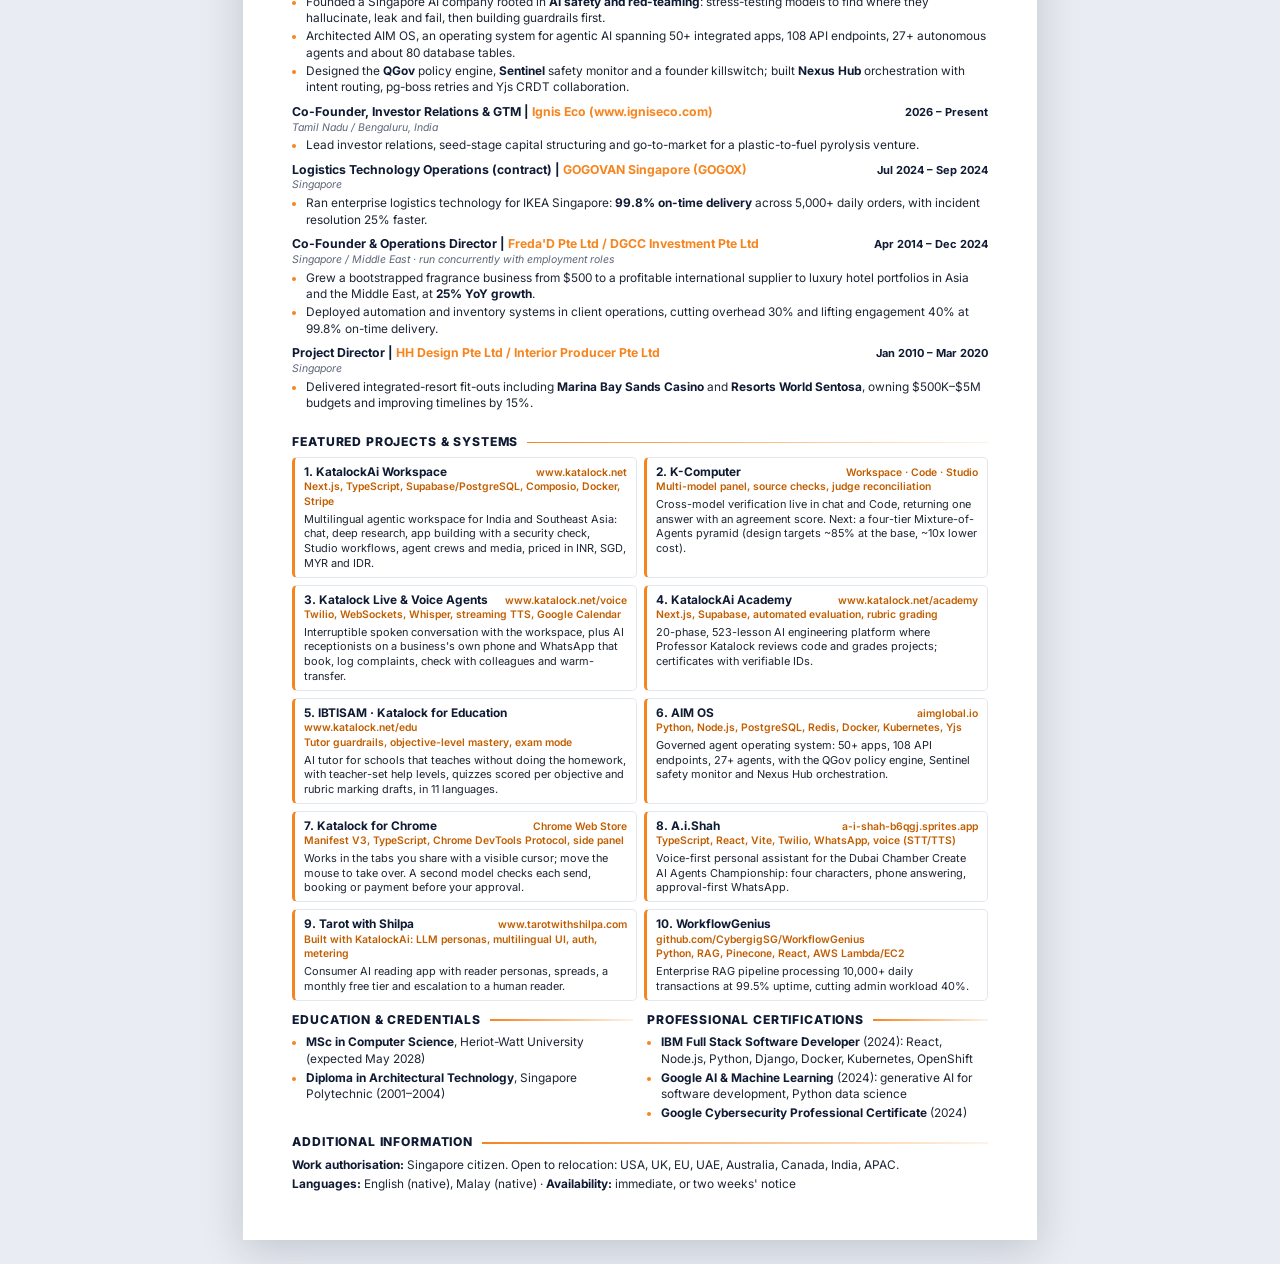
==== commit 4719b15d: "Add A.i.Shah and Katalock for Chrome to portfolio and résumé - Portfolio section 07: Katalock for Ch" ====
--- a/resume.html
+++ b/resume.html
@@ -44,7 +44,7 @@
 <h2>Technical Skills &amp; Architecture Stack</h2>
 <div class="skills">
   <div class="lab">AI &amp; Agentic Engineering</div>
-  <div class="chips"><span class="hot">Agentic AI</span><span class="hot">Multi-Agent Orchestration</span><span class="hot">Cross-Model Verification</span><span class="hot">Mixture-of-Agents Orchestration</span><span>RAG</span><span>Model Context Protocol (MCP)</span><span>Knowledge Distillation</span><span>Quantization</span><span>Evaluation &amp; Release Gates</span><span>Human-in-the-Loop Approval</span><span>AI Safety &amp; Red-Teaming</span><span>AI Tutoring Guardrails</span><span>Voice AI &amp; Telephony (STT, TTS, Twilio)</span><span>Vector DBs (Pinecone, Chroma)</span></div>
+  <div class="chips"><span class="hot">Agentic AI</span><span class="hot">Multi-Agent Orchestration</span><span class="hot">Cross-Model Verification</span><span class="hot">Mixture-of-Agents Orchestration</span><span>RAG</span><span>Model Context Protocol (MCP)</span><span>Knowledge Distillation</span><span>Quantization</span><span>Evaluation &amp; Release Gates</span><span>Human-in-the-Loop Approval</span><span>AI Safety &amp; Red-Teaming</span><span>AI Tutoring Guardrails</span><span>Voice AI &amp; Telephony (STT, TTS, Twilio)</span><span>Browser Agents (Chrome MV3, CDP)</span><span>Vector DBs (Pinecone, Chroma)</span></div>
   <div class="lab">Full-Stack &amp; Systems Infrastructure</div>
   <div class="chips"><span>Python</span><span>TypeScript</span><span>React / Next.js</span><span>Node.js / Express</span><span>FastAPI / Django</span><span>PostgreSQL / Supabase</span><span>Redis</span><span>Docker / Kubernetes</span><span>AWS / GCP</span><span>Terraform</span><span>Stripe</span></div>
 </div>
@@ -61,6 +61,8 @@
     <li>Shipped an OpenAI-compatible API with named tiers and per-call cost, GST/UPI and currency localisation for three markets, payment-gated browser automation and a code sandbox that pushes to GitHub.</li>
     <li>Built <b>Katalock Live</b>, spoken conversation with the workspace: replies stream out loud sentence by sentence after 0.7 s of quiet, the user can interrupt by talking, hands-free commands work in 8 languages, and tables and diagrams are talked through rather than read out; ten voices with selectable personality.</li>
     <li>Built <b>voice agents</b> that answer a business's own phone number and WhatsApp: live interruptible calls streamed through the build server (silence detection, Whisper transcription, sentence-by-sentence speech), answers from a daily-refreshed website fact sheet, Google Calendar booking without double-booking, complaint logging, colleague checks and warm transfer to a human, billed per second at 2.5 credits (about S$0.07) a minute.</li>
+    <li>Built <b>Katalock for Chrome</b> (Chrome Web Store, v0.7): Katalock works in the user's own tabs with a visible cursor, pauses the instant the user moves the mouse, checks each consequential step with a second model, and stops for approval before any send, booking or payment. Actions arrive as data, never as remote code; passwords and one-time codes are masked.</li>
+    <li>Built <b>A.i.Shah</b>, Katalock AI's entry for the Create AI Agents Championship by Dubai Chamber Digital (Best Personal AI Agent): a voice-first personal assistant forked from n8n's open-source Nod, with four animated characters on a time-of-day Dubai scene, Twilio phone answering with in-call bookings, approval-first WhatsApp messaging, and Gmail, Calendar, Slack and Notion connections.</li>
     <li>Human approval by design: no message, payment or post leaves without a person saying yes. Priced from &#8377;299/month to done-for-you agent teams.</li>
     <li>Delivered client AI products: <b>Tarot with Shilpa</b> (persona-based readings, freemium metering, human hand-off), the <b>Ignis Eco</b> investor site, AI video for property marketing, and SME bundles for clinics, retail, real estate and restaurants.</li>
   </ul>
@@ -134,10 +136,16 @@
   <div class="proj"><div class="ph"><span class="pt">6. AIM OS</span><span class="pu">aimglobal.io</span></div>
     <div class="stack">Python, Node.js, PostgreSQL, Redis, Docker, Kubernetes, Yjs</div>
     <p>Governed agent operating system: 50+ apps, 108 API endpoints, 27+ agents, with the QGov policy engine, Sentinel safety monitor and Nexus Hub orchestration.</p></div>
-  <div class="proj"><div class="ph"><span class="pt">7. Tarot with Shilpa</span><span class="pu">www.tarotwithshilpa.com</span></div>
+  <div class="proj"><div class="ph"><span class="pt">7. Katalock for Chrome</span><span class="pu">Chrome Web Store</span></div>
+    <div class="stack">Manifest V3, TypeScript, Chrome DevTools Protocol, side panel</div>
+    <p>Works in the tabs you share with a visible cursor; move the mouse to take over. A second model checks each send, booking or payment before your approval.</p></div>
+  <div class="proj"><div class="ph"><span class="pt">8. A.i.Shah</span><span class="pu">a-i-shah-b6qgj.sprites.app</span></div>
+    <div class="stack">TypeScript, React, Vite, Twilio, WhatsApp, voice (STT/TTS)</div>
+    <p>Voice-first personal assistant for the Dubai Chamber Create AI Agents Championship: four characters, phone answering, approval-first WhatsApp.</p></div>
+  <div class="proj"><div class="ph"><span class="pt">9. Tarot with Shilpa</span><span class="pu">www.tarotwithshilpa.com</span></div>
     <div class="stack">Built with KatalockAi: LLM personas, multilingual UI, auth, metering</div>
     <p>Consumer AI reading app with reader personas, spreads, a monthly free tier and escalation to a human reader.</p></div>
-  <div class="proj"><div class="ph"><span class="pt">8. WorkflowGenius</span><span class="pu">github.com/CybergigSG/WorkflowGenius</span></div>
+  <div class="proj"><div class="ph"><span class="pt">10. WorkflowGenius</span><span class="pu">github.com/CybergigSG/WorkflowGenius</span></div>
     <div class="stack">Python, RAG, Pinecone, React, AWS Lambda/EC2</div>
     <p>Enterprise RAG pipeline processing 10,000+ daily transactions at 99.5% uptime, cutting admin workload 40%.</p></div>
 </div>
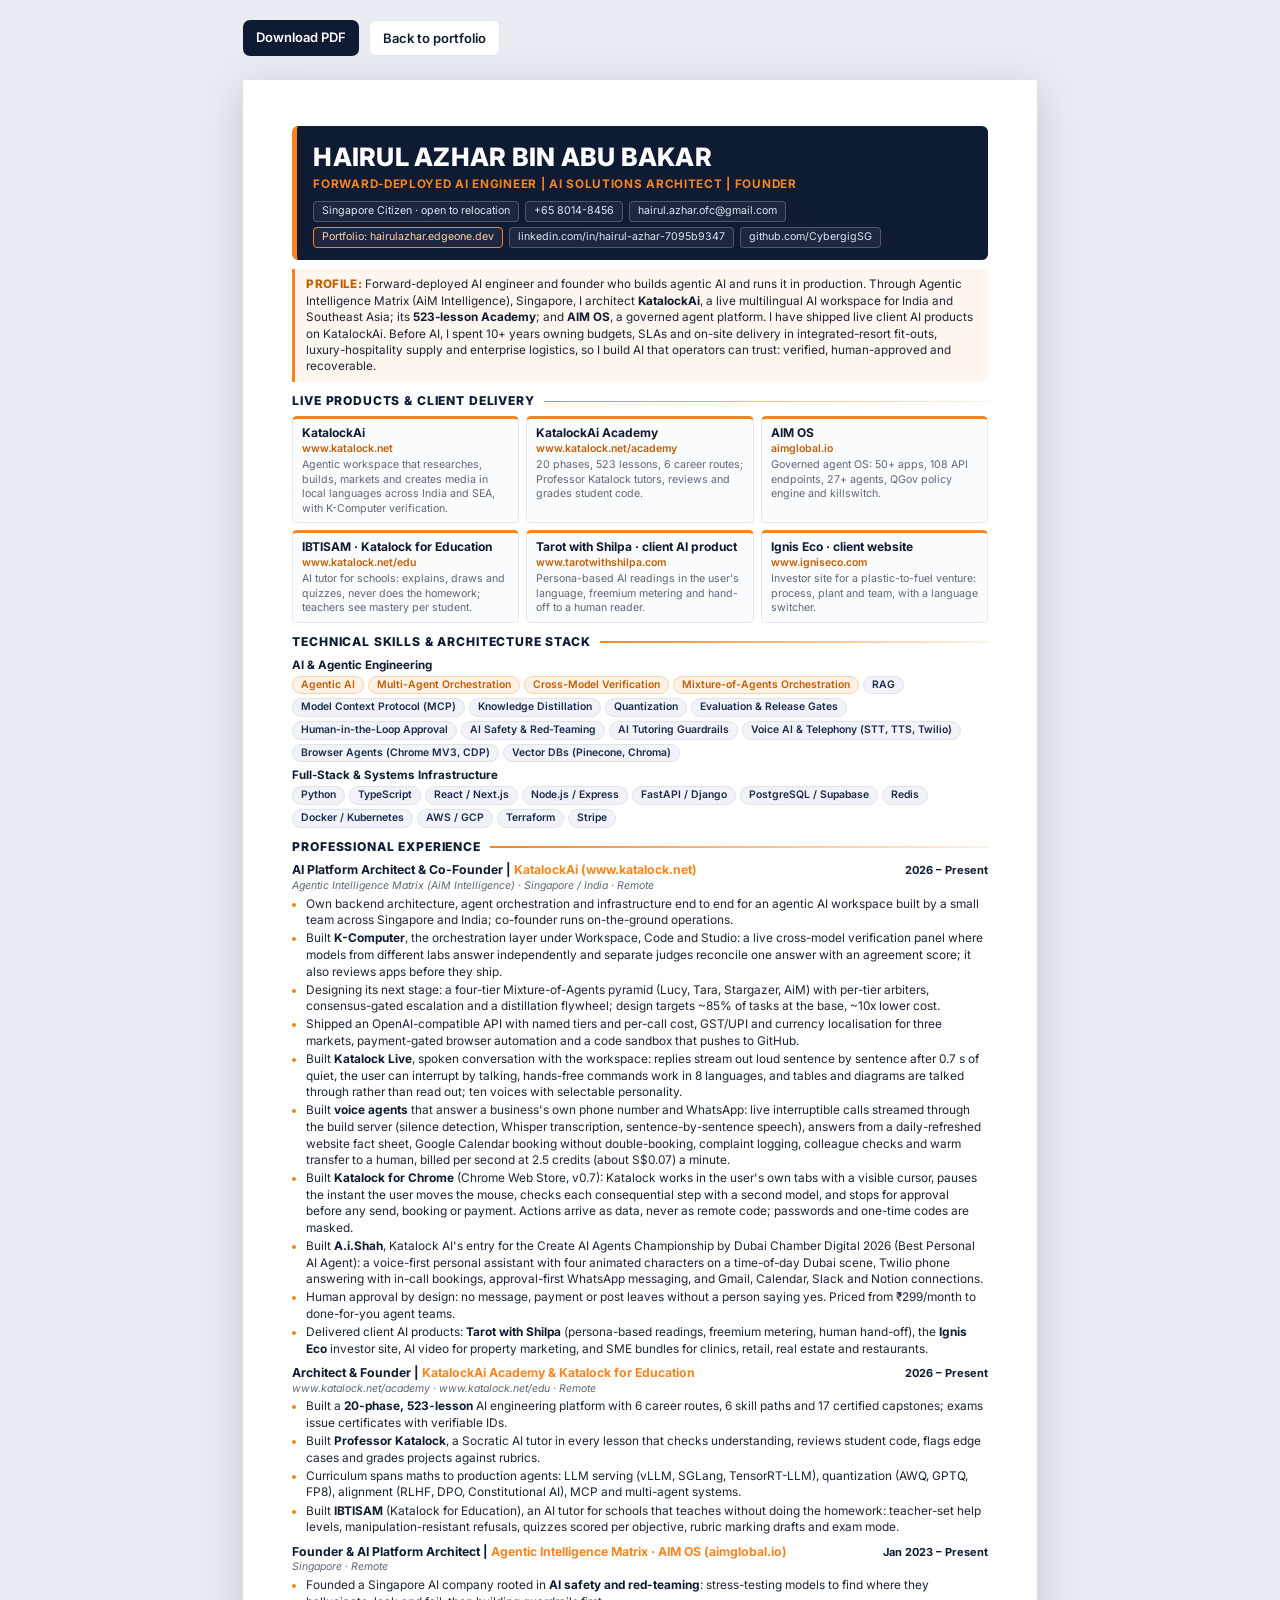
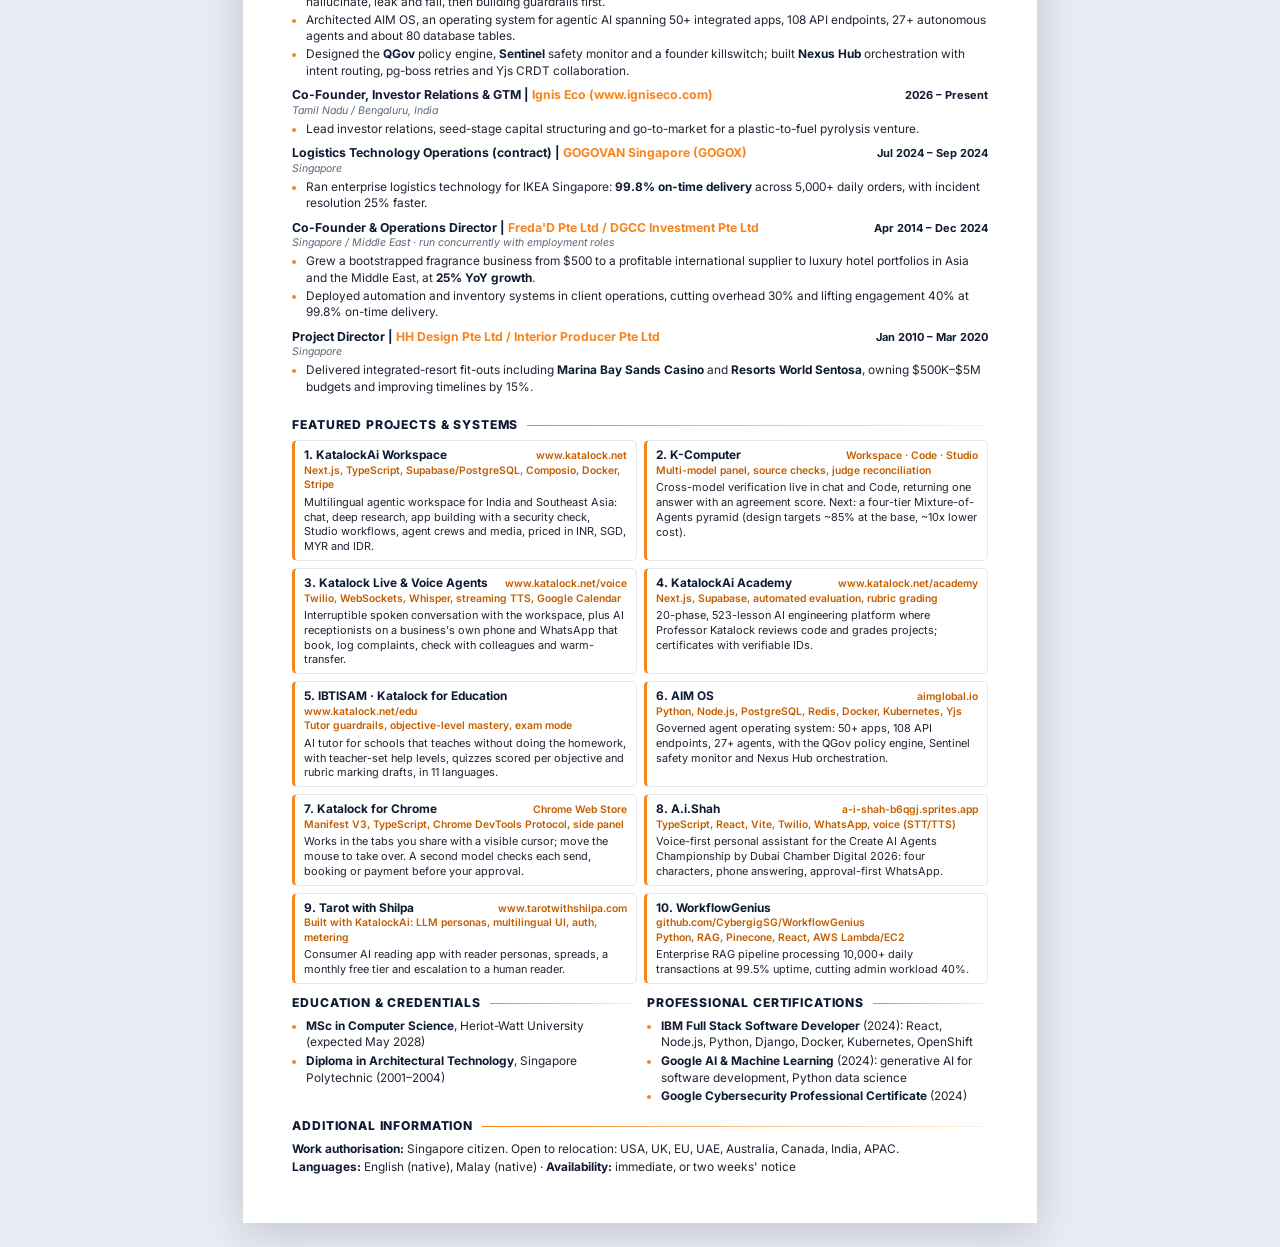
==== commit f69868cd: "A.i.Shah: remove fork origin wording; championship name now includes 2026 - Portfolio and résumé no " ====
--- a/resume.html
+++ b/resume.html
@@ -62,7 +62,7 @@
     <li>Built <b>Katalock Live</b>, spoken conversation with the workspace: replies stream out loud sentence by sentence after 0.7 s of quiet, the user can interrupt by talking, hands-free commands work in 8 languages, and tables and diagrams are talked through rather than read out; ten voices with selectable personality.</li>
     <li>Built <b>voice agents</b> that answer a business's own phone number and WhatsApp: live interruptible calls streamed through the build server (silence detection, Whisper transcription, sentence-by-sentence speech), answers from a daily-refreshed website fact sheet, Google Calendar booking without double-booking, complaint logging, colleague checks and warm transfer to a human, billed per second at 2.5 credits (about S$0.07) a minute.</li>
     <li>Built <b>Katalock for Chrome</b> (Chrome Web Store, v0.7): Katalock works in the user's own tabs with a visible cursor, pauses the instant the user moves the mouse, checks each consequential step with a second model, and stops for approval before any send, booking or payment. Actions arrive as data, never as remote code; passwords and one-time codes are masked.</li>
-    <li>Built <b>A.i.Shah</b>, Katalock AI's entry for the Create AI Agents Championship by Dubai Chamber Digital (Best Personal AI Agent): a voice-first personal assistant forked from n8n's open-source Nod, with four animated characters on a time-of-day Dubai scene, Twilio phone answering with in-call bookings, approval-first WhatsApp messaging, and Gmail, Calendar, Slack and Notion connections.</li>
+    <li>Built <b>A.i.Shah</b>, Katalock AI's entry for the Create AI Agents Championship by Dubai Chamber Digital 2026 (Best Personal AI Agent): a voice-first personal assistant with four animated characters on a time-of-day Dubai scene, Twilio phone answering with in-call bookings, approval-first WhatsApp messaging, and Gmail, Calendar, Slack and Notion connections.</li>
     <li>Human approval by design: no message, payment or post leaves without a person saying yes. Priced from &#8377;299/month to done-for-you agent teams.</li>
     <li>Delivered client AI products: <b>Tarot with Shilpa</b> (persona-based readings, freemium metering, human hand-off), the <b>Ignis Eco</b> investor site, AI video for property marketing, and SME bundles for clinics, retail, real estate and restaurants.</li>
   </ul>
@@ -141,7 +141,7 @@
     <p>Works in the tabs you share with a visible cursor; move the mouse to take over. A second model checks each send, booking or payment before your approval.</p></div>
   <div class="proj"><div class="ph"><span class="pt">8. A.i.Shah</span><span class="pu">a-i-shah-b6qgj.sprites.app</span></div>
     <div class="stack">TypeScript, React, Vite, Twilio, WhatsApp, voice (STT/TTS)</div>
-    <p>Voice-first personal assistant for the Dubai Chamber Create AI Agents Championship: four characters, phone answering, approval-first WhatsApp.</p></div>
+    <p>Voice-first personal assistant for the Create AI Agents Championship by Dubai Chamber Digital 2026: four characters, phone answering, approval-first WhatsApp.</p></div>
   <div class="proj"><div class="ph"><span class="pt">9. Tarot with Shilpa</span><span class="pu">www.tarotwithshilpa.com</span></div>
     <div class="stack">Built with KatalockAi: LLM personas, multilingual UI, auth, metering</div>
     <p>Consumer AI reading app with reader personas, spreads, a monthly free tier and escalation to a human reader.</p></div>
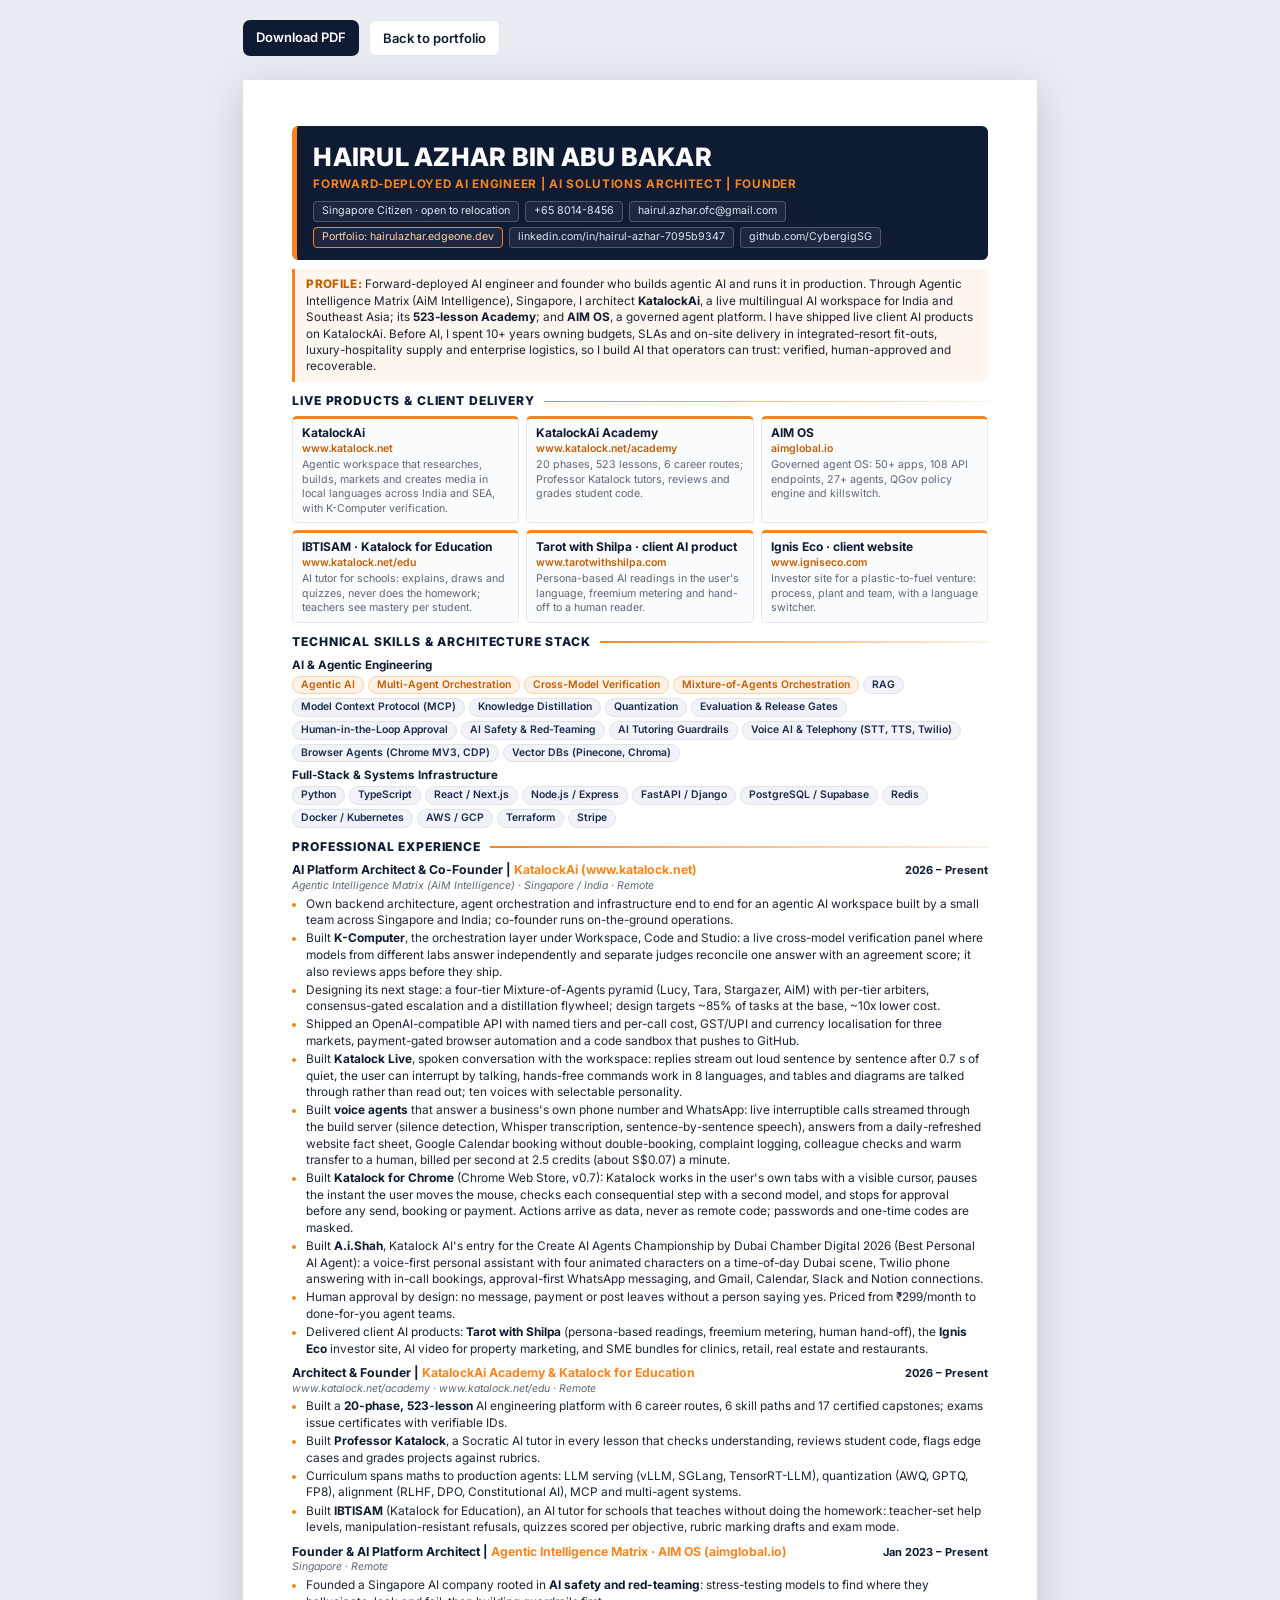
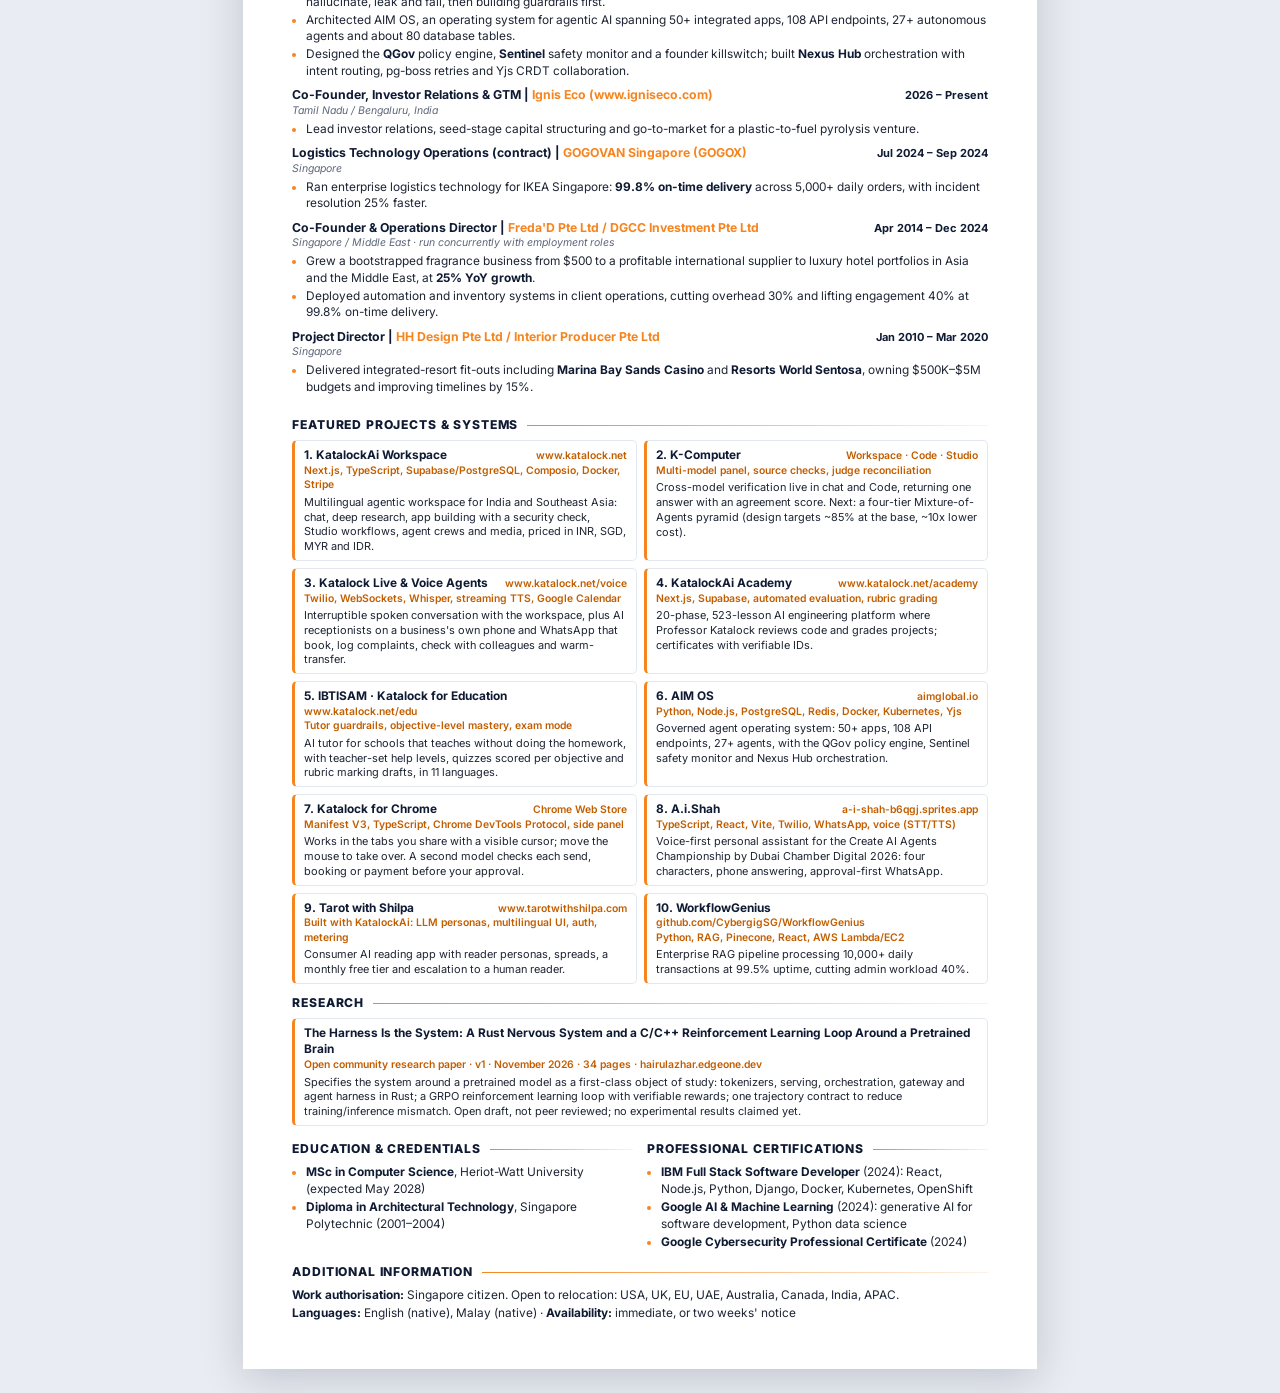
==== commit a05a9919: "Add research paper: The Harness Is the System (v1) - Portfolio section 06 'Research', after K-Comput" ====
--- a/resume.html
+++ b/resume.html
@@ -150,6 +150,11 @@
     <p>Enterprise RAG pipeline processing 10,000+ daily transactions at 99.5% uptime, cutting admin workload 40%.</p></div>
 </div>
 
+<h2>Research</h2>
+<div class="proj" style="margin-bottom:4px"><div class="ph"><span class="pt" style="white-space:normal">The Harness Is the System: A Rust Nervous System and a C/C++ Reinforcement Learning Loop Around a Pretrained Brain</span></div>
+  <div class="stack">Open community research paper &middot; v1 &middot; November 2026 &middot; 34 pages &middot; hairulazhar.edgeone.dev</div>
+  <p>Specifies the system around a pretrained model as a first-class object of study: tokenizers, serving, orchestration, gateway and agent harness in Rust; a GRPO reinforcement learning loop with verifiable rewards; one trajectory contract to reduce training/inference mismatch. Open draft, not peer reviewed; no experimental results claimed yet.</p></div>
+
 <div class="cols">
   <div>
     <h2>Education &amp; Credentials</h2>
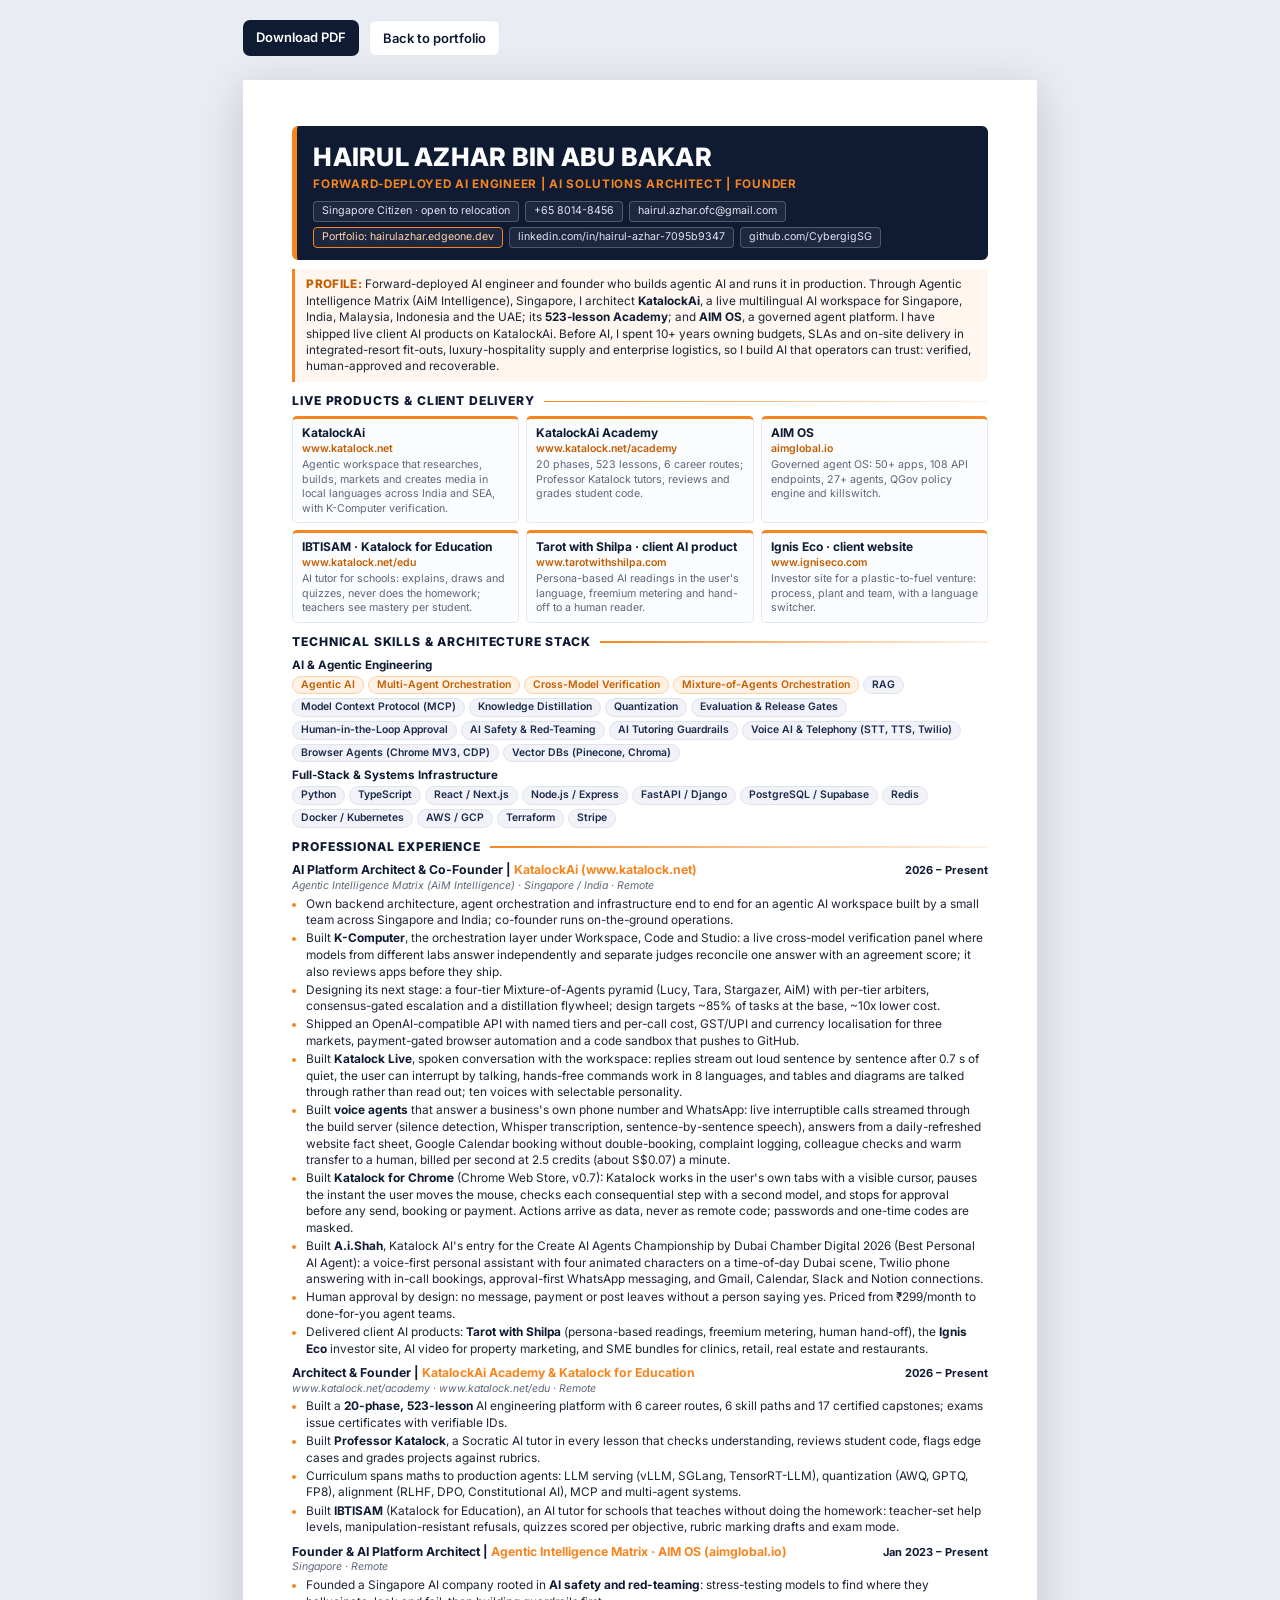
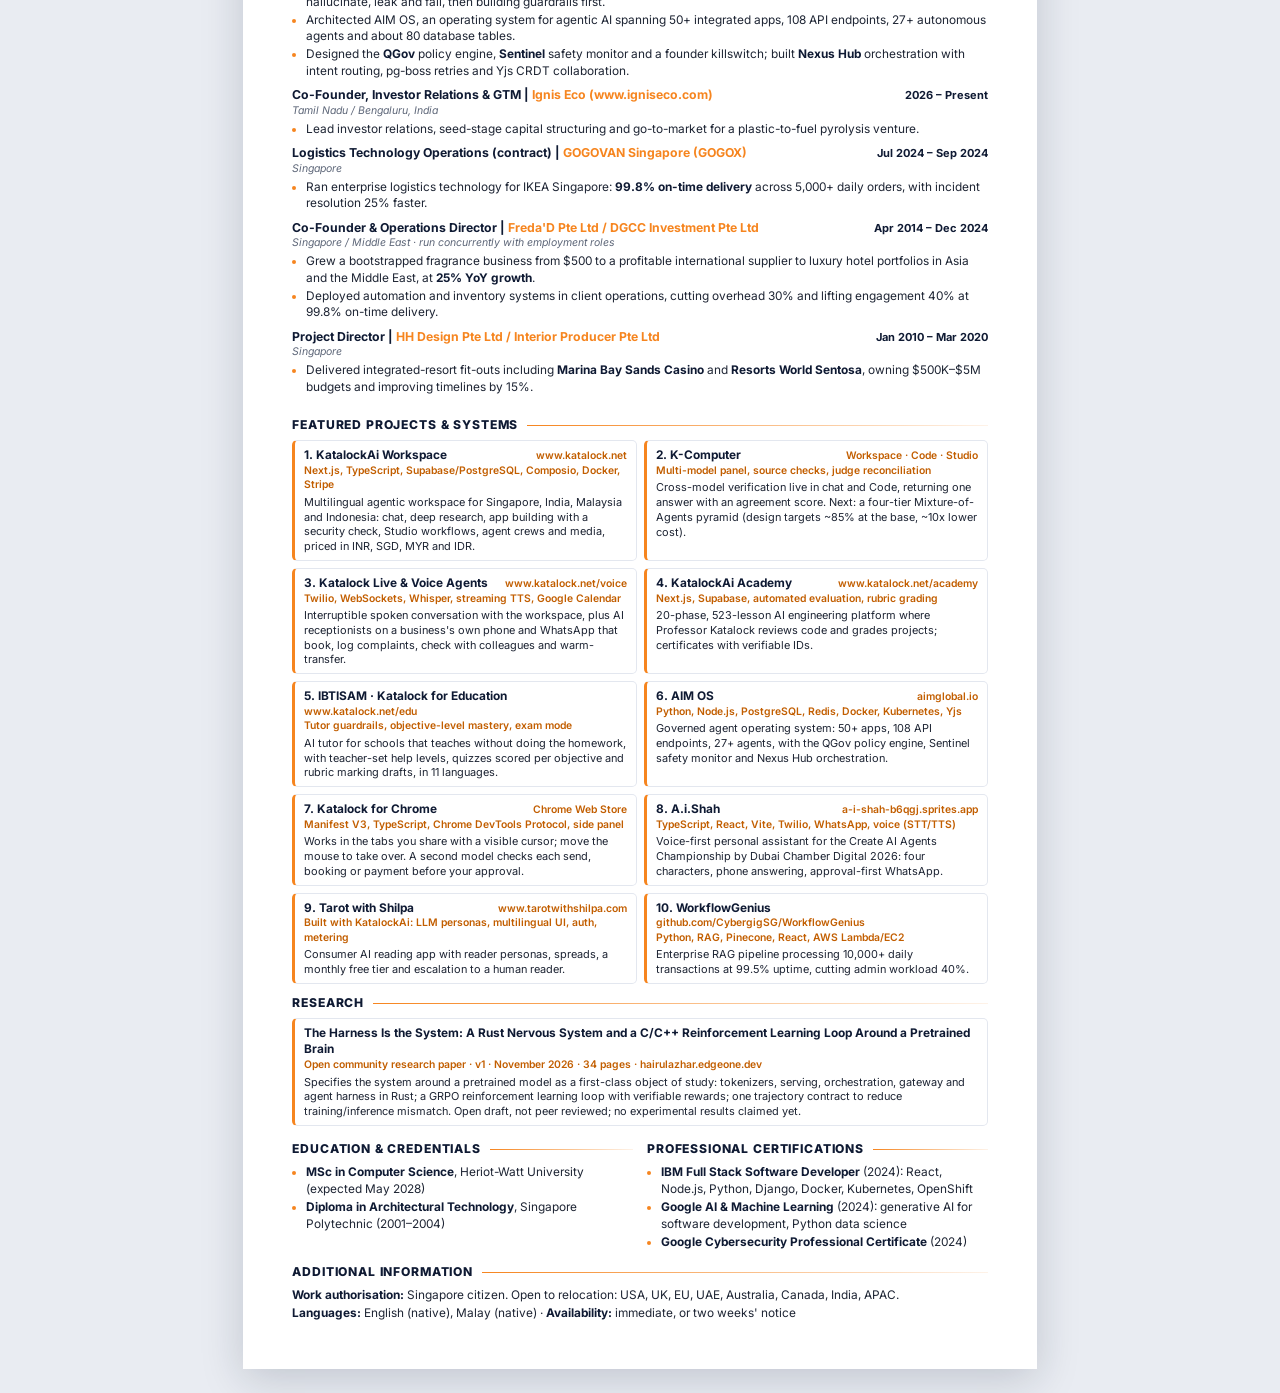
==== commit ad19e2eb: "Portfolio geography: Singapore, India, Malaysia, Indonesia and UAE - Hero: LLM localised for Singapo" ====
--- a/resume.html
+++ b/resume.html
@@ -27,7 +27,7 @@
   </div>
 </header>
 
-<p class="summary"><span class="lab">PROFILE:</span> Forward-deployed AI engineer and founder who builds agentic AI and runs it in production. Through Agentic Intelligence Matrix (AiM Intelligence), Singapore, I architect <b>KatalockAi</b>, a live multilingual AI workspace for India and Southeast Asia; its <b>523-lesson Academy</b>; and <b>AIM OS</b>, a governed agent platform. I have shipped live client AI products on KatalockAi. Before AI, I spent 10+ years owning budgets, SLAs and on-site delivery in integrated-resort fit-outs, luxury-hospitality supply and enterprise logistics, so I build AI that operators can trust: verified, human-approved and recoverable.</p>
+<p class="summary"><span class="lab">PROFILE:</span> Forward-deployed AI engineer and founder who builds agentic AI and runs it in production. Through Agentic Intelligence Matrix (AiM Intelligence), Singapore, I architect <b>KatalockAi</b>, a live multilingual AI workspace for Singapore, India, Malaysia, Indonesia and the UAE; its <b>523-lesson Academy</b>; and <b>AIM OS</b>, a governed agent platform. I have shipped live client AI products on KatalockAi. Before AI, I spent 10+ years owning budgets, SLAs and on-site delivery in integrated-resort fit-outs, luxury-hospitality supply and enterprise logistics, so I build AI that operators can trust: verified, human-approved and recoverable.</p>
 
 <h2>Live Products &amp; Client Delivery</h2>
 <div class="cards">
@@ -120,7 +120,7 @@
 <div class="pgrid">
   <div class="proj"><div class="ph"><span class="pt">1. KatalockAi Workspace</span><span class="pu">www.katalock.net</span></div>
     <div class="stack">Next.js, TypeScript, Supabase/PostgreSQL, Composio, Docker, Stripe</div>
-    <p>Multilingual agentic workspace for India and Southeast Asia: chat, deep research, app building with a security check, Studio workflows, agent crews and media, priced in INR, SGD, MYR and IDR.</p></div>
+    <p>Multilingual agentic workspace for Singapore, India, Malaysia and Indonesia: chat, deep research, app building with a security check, Studio workflows, agent crews and media, priced in INR, SGD, MYR and IDR.</p></div>
   <div class="proj"><div class="ph"><span class="pt">2. K-Computer</span><span class="pu">Workspace &middot; Code &middot; Studio</span></div>
     <div class="stack">Multi-model panel, source checks, judge reconciliation</div>
     <p>Cross-model verification live in chat and Code, returning one answer with an agreement score. Next: a four-tier Mixture-of-Agents pyramid (design targets ~85% at the base, ~10x lower cost).</p></div>
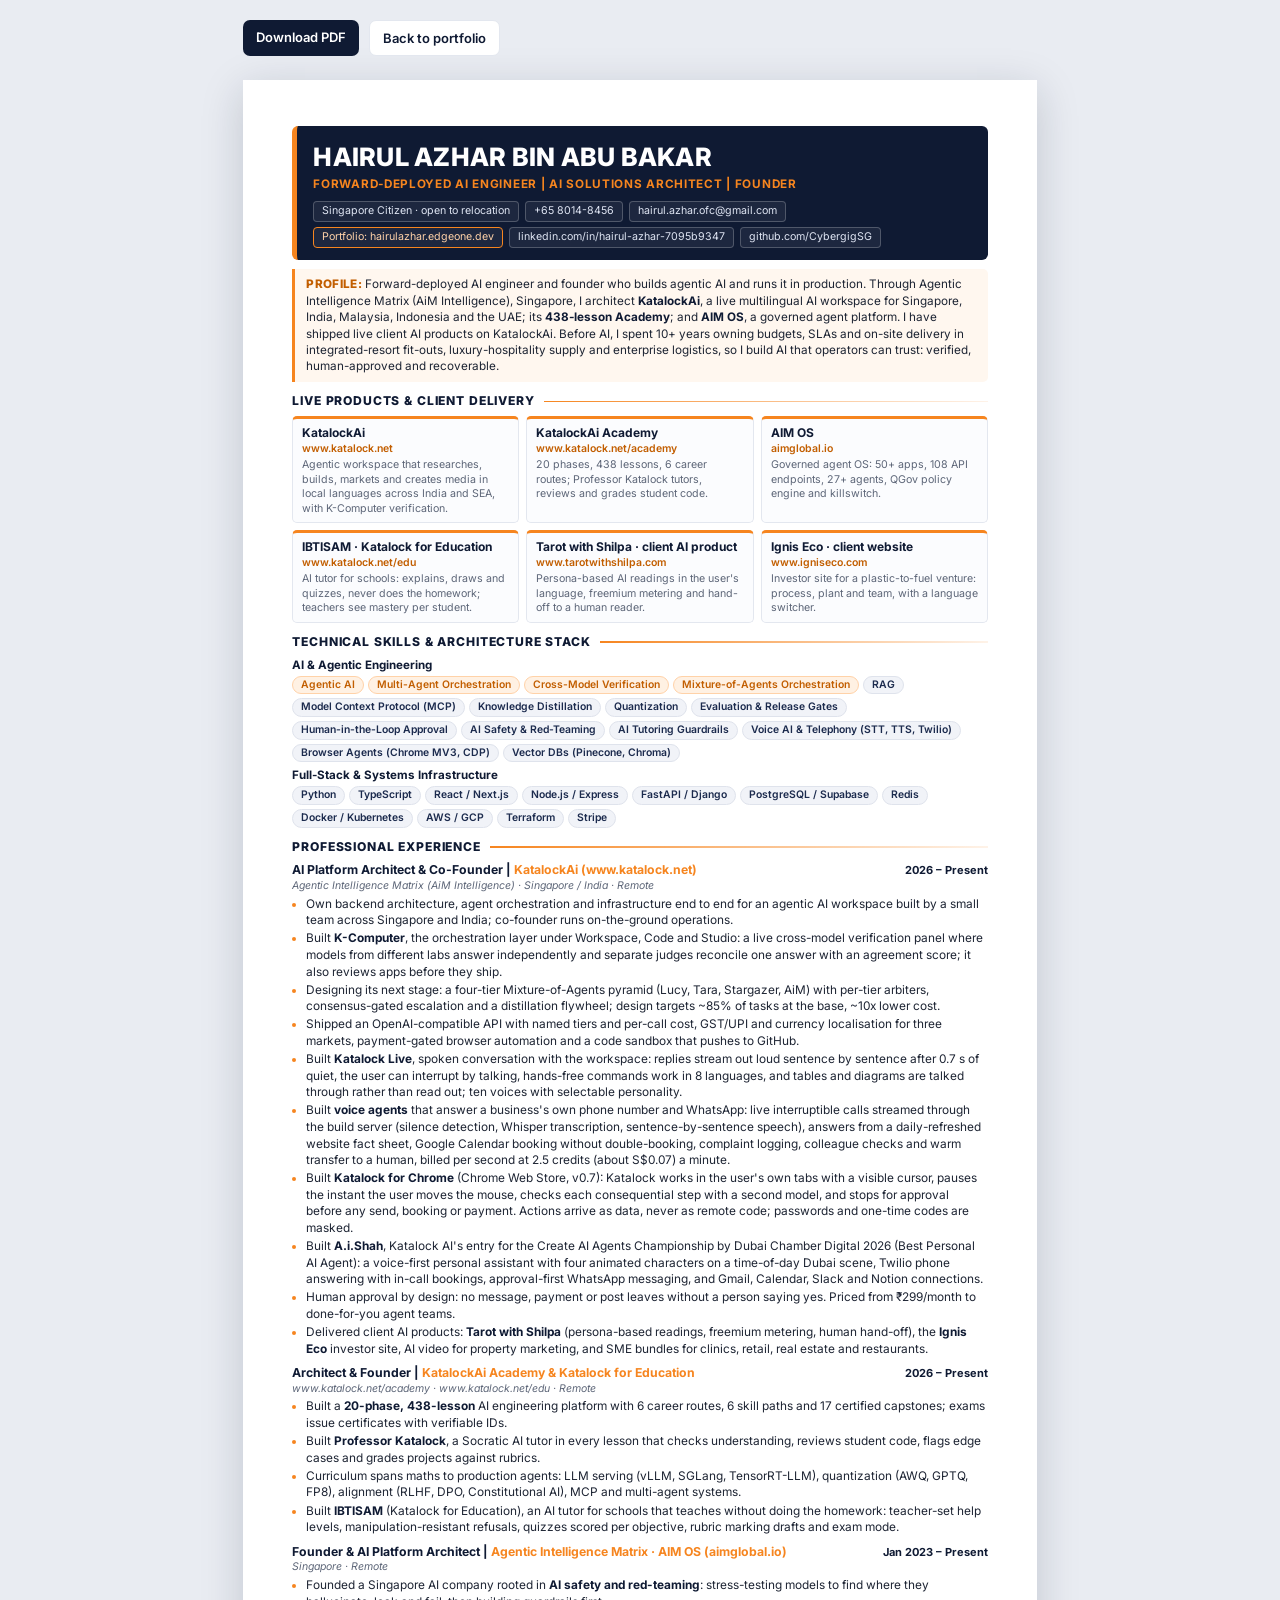
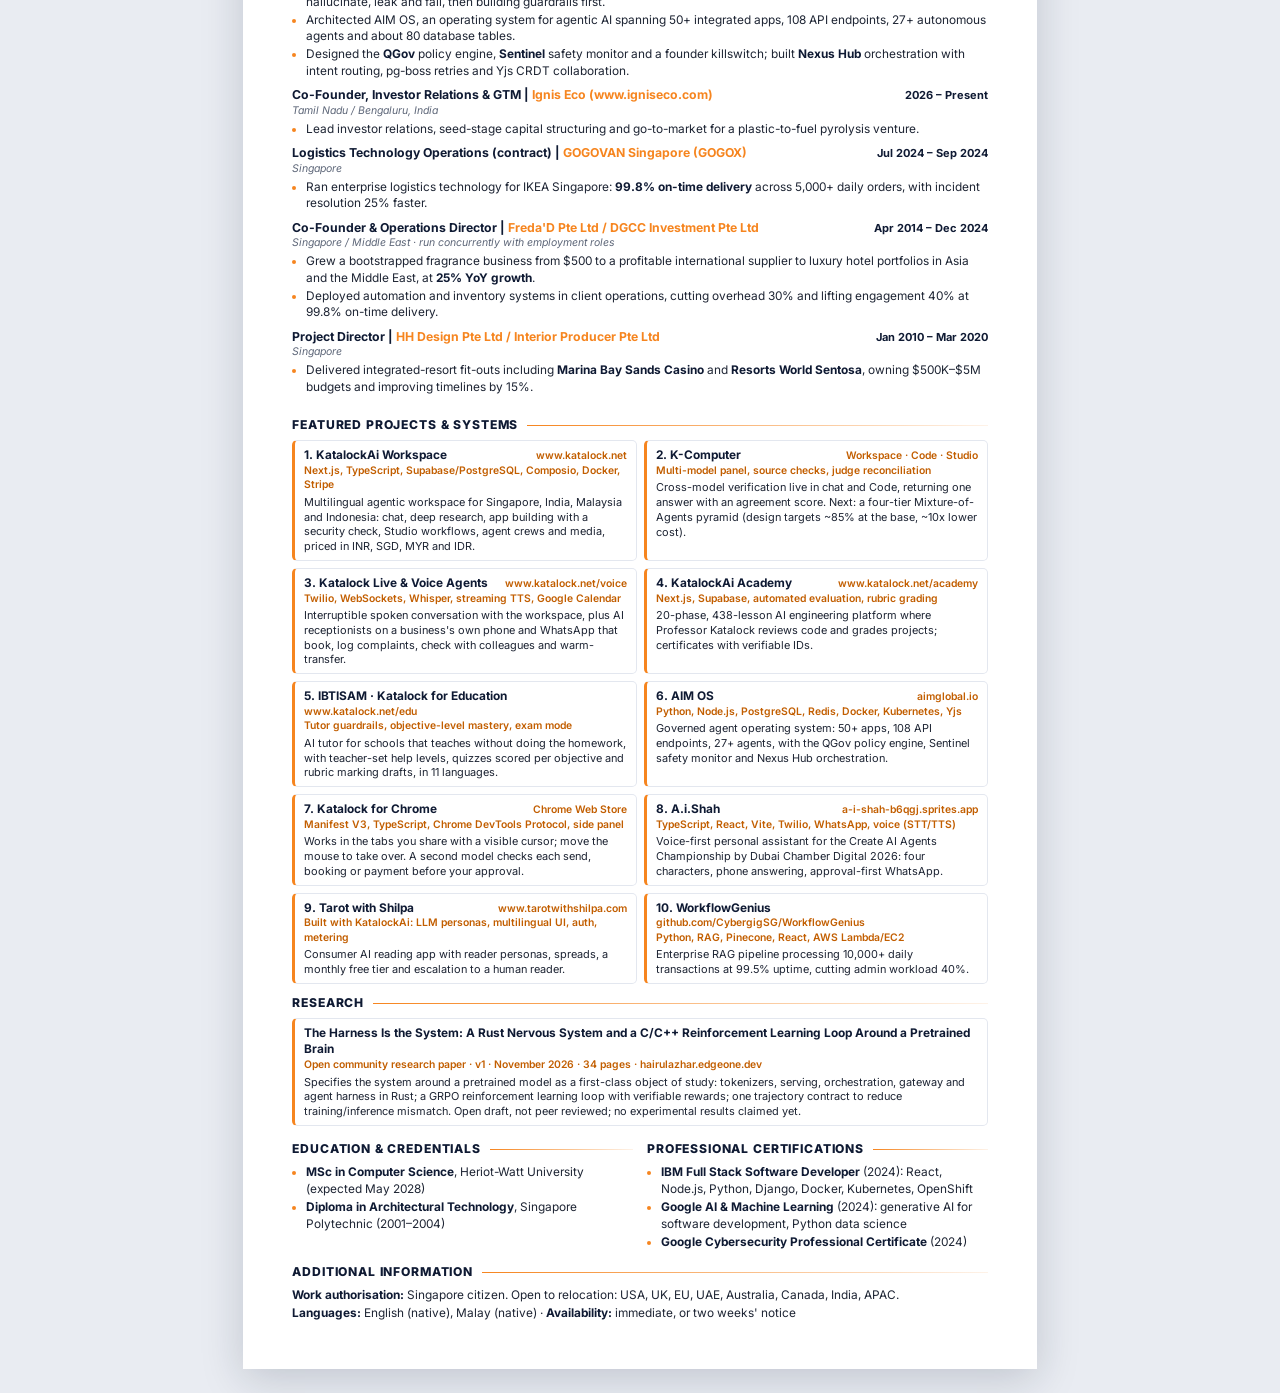
==== commit 06abd566: "Portfolio: Academy 438, jump strip, markets map - Academy total corrected 523 to 438 everywhere in i" ====
--- a/resume.html
+++ b/resume.html
@@ -27,12 +27,12 @@
   </div>
 </header>
 
-<p class="summary"><span class="lab">PROFILE:</span> Forward-deployed AI engineer and founder who builds agentic AI and runs it in production. Through Agentic Intelligence Matrix (AiM Intelligence), Singapore, I architect <b>KatalockAi</b>, a live multilingual AI workspace for Singapore, India, Malaysia, Indonesia and the UAE; its <b>523-lesson Academy</b>; and <b>AIM OS</b>, a governed agent platform. I have shipped live client AI products on KatalockAi. Before AI, I spent 10+ years owning budgets, SLAs and on-site delivery in integrated-resort fit-outs, luxury-hospitality supply and enterprise logistics, so I build AI that operators can trust: verified, human-approved and recoverable.</p>
+<p class="summary"><span class="lab">PROFILE:</span> Forward-deployed AI engineer and founder who builds agentic AI and runs it in production. Through Agentic Intelligence Matrix (AiM Intelligence), Singapore, I architect <b>KatalockAi</b>, a live multilingual AI workspace for Singapore, India, Malaysia, Indonesia and the UAE; its <b>438-lesson Academy</b>; and <b>AIM OS</b>, a governed agent platform. I have shipped live client AI products on KatalockAi. Before AI, I spent 10+ years owning budgets, SLAs and on-site delivery in integrated-resort fit-outs, luxury-hospitality supply and enterprise logistics, so I build AI that operators can trust: verified, human-approved and recoverable.</p>
 
 <h2>Live Products &amp; Client Delivery</h2>
 <div class="cards">
   <div class="cardx"><h3>KatalockAi</h3><div class="u">www.katalock.net</div><p>Agentic workspace that researches, builds, markets and creates media in local languages across India and SEA, with K-Computer verification.</p></div>
-  <div class="cardx"><h3>KatalockAi Academy</h3><div class="u">www.katalock.net/academy</div><p>20 phases, 523 lessons, 6 career routes; Professor Katalock tutors, reviews and grades student code.</p></div>
+  <div class="cardx"><h3>KatalockAi Academy</h3><div class="u">www.katalock.net/academy</div><p>20 phases, 438 lessons, 6 career routes; Professor Katalock tutors, reviews and grades student code.</p></div>
   <div class="cardx"><h3>AIM OS</h3><div class="u">aimglobal.io</div><p>Governed agent OS: 50+ apps, 108 API endpoints, 27+ agents, QGov policy engine and killswitch.</p></div>
 </div>
 <div class="cards" style="margin-top:7px">
@@ -72,7 +72,7 @@
   <div class="jh"><div class="jt">Architect &amp; Founder | <span class="co">KatalockAi Academy &amp; Katalock for Education</span></div><div class="jd">2026 &ndash; Present</div></div>
   <div class="loc">www.katalock.net/academy &middot; www.katalock.net/edu &middot; Remote</div>
   <ul>
-    <li>Built a <b>20-phase, 523-lesson</b> AI engineering platform with 6 career routes, 6 skill paths and 17 certified capstones; exams issue certificates with verifiable IDs.</li>
+    <li>Built a <b>20-phase, 438-lesson</b> AI engineering platform with 6 career routes, 6 skill paths and 17 certified capstones; exams issue certificates with verifiable IDs.</li>
     <li>Built <b>Professor Katalock</b>, a Socratic AI tutor in every lesson that checks understanding, reviews student code, flags edge cases and grades projects against rubrics.</li>
     <li>Curriculum spans maths to production agents: LLM serving (vLLM, SGLang, TensorRT-LLM), quantization (AWQ, GPTQ, FP8), alignment (RLHF, DPO, Constitutional AI), MCP and multi-agent systems.</li>
     <li>Built <b>IBTISAM</b> (Katalock for Education), an AI tutor for schools that teaches without doing the homework: teacher-set help levels, manipulation-resistant refusals, quizzes scored per objective, rubric marking drafts and exam mode.</li>
@@ -129,7 +129,7 @@
     <p>Interruptible spoken conversation with the workspace, plus AI receptionists on a business's own phone and WhatsApp that book, log complaints, check with colleagues and warm-transfer.</p></div>
   <div class="proj"><div class="ph"><span class="pt">4. KatalockAi Academy</span><span class="pu">www.katalock.net/academy</span></div>
     <div class="stack">Next.js, Supabase, automated evaluation, rubric grading</div>
-    <p>20-phase, 523-lesson AI engineering platform where Professor Katalock reviews code and grades projects; certificates with verifiable IDs.</p></div>
+    <p>20-phase, 438-lesson AI engineering platform where Professor Katalock reviews code and grades projects; certificates with verifiable IDs.</p></div>
   <div class="proj"><div class="ph"><span class="pt">5. IBTISAM &middot; Katalock for Education</span><span class="pu">www.katalock.net/edu</span></div>
     <div class="stack">Tutor guardrails, objective-level mastery, exam mode</div>
     <p>AI tutor for schools that teaches without doing the homework, with teacher-set help levels, quizzes scored per objective and rubric marking drafts, in 11 languages.</p></div>
